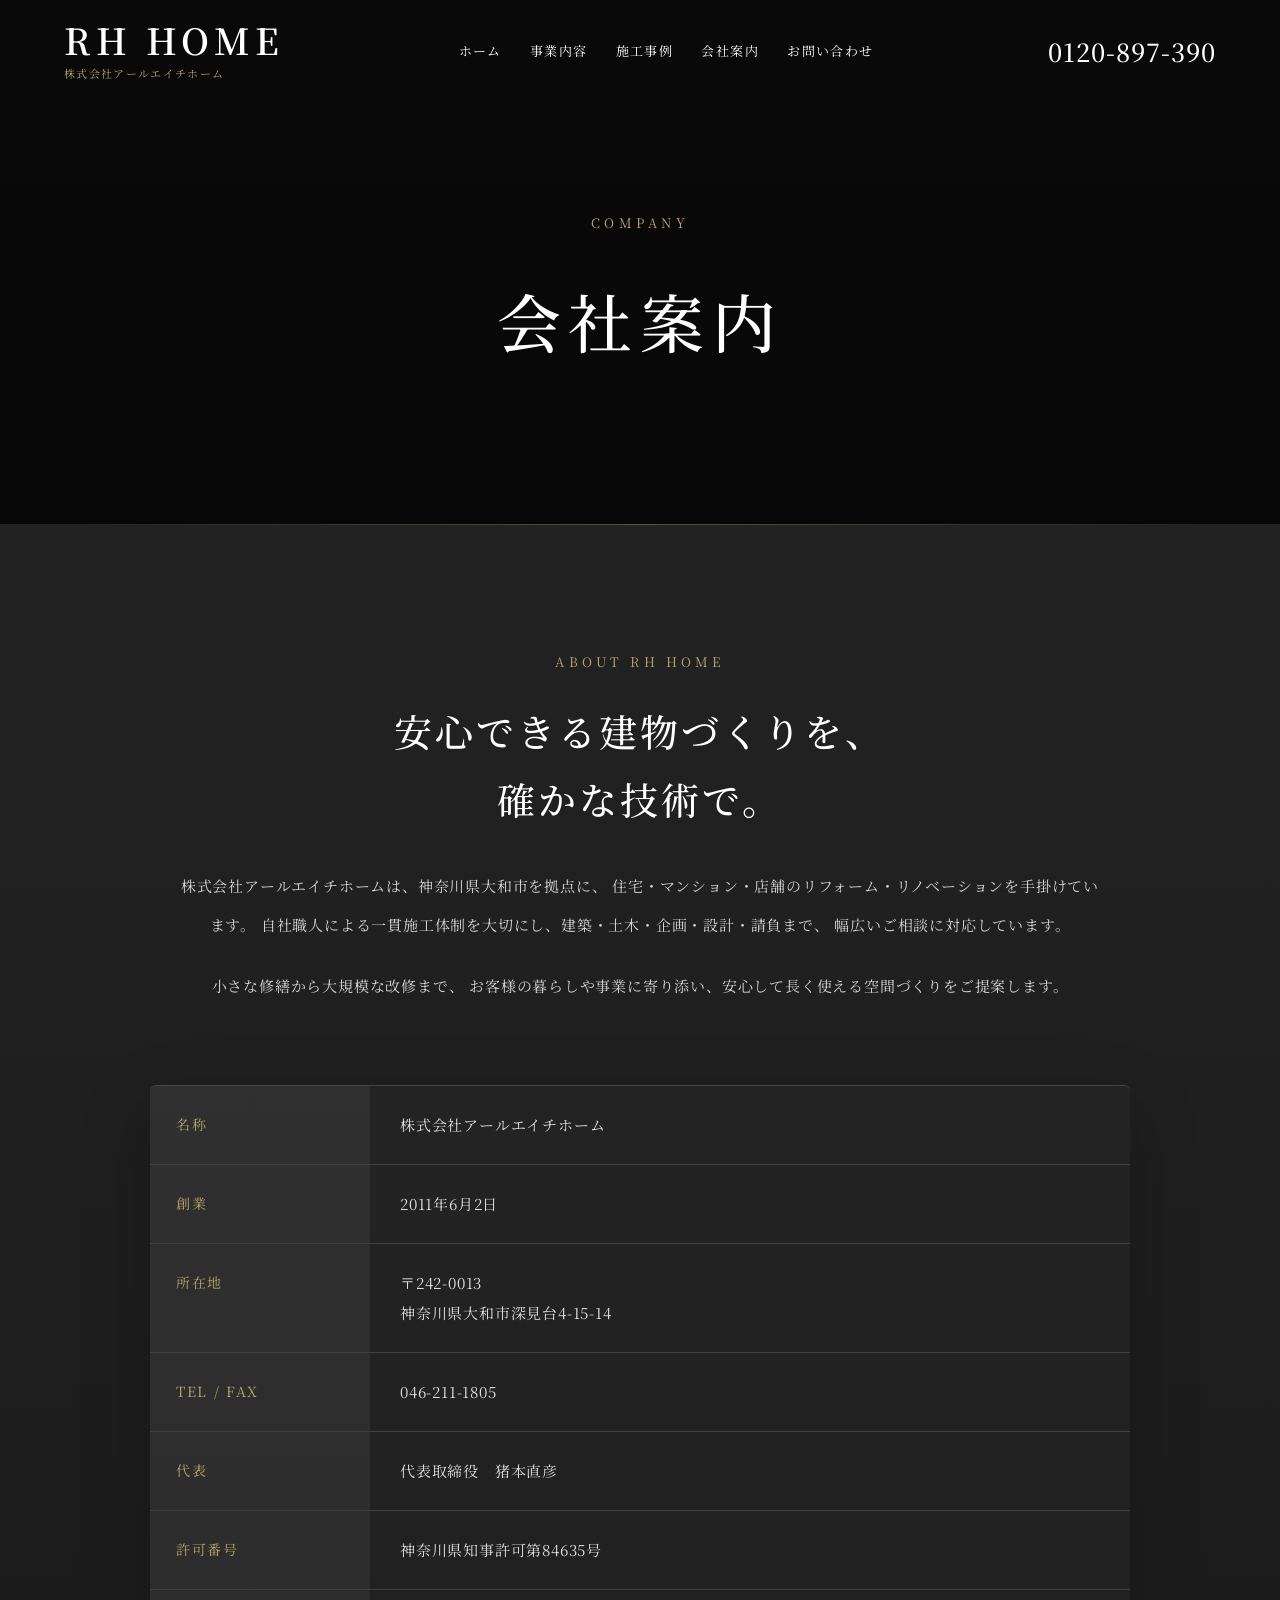
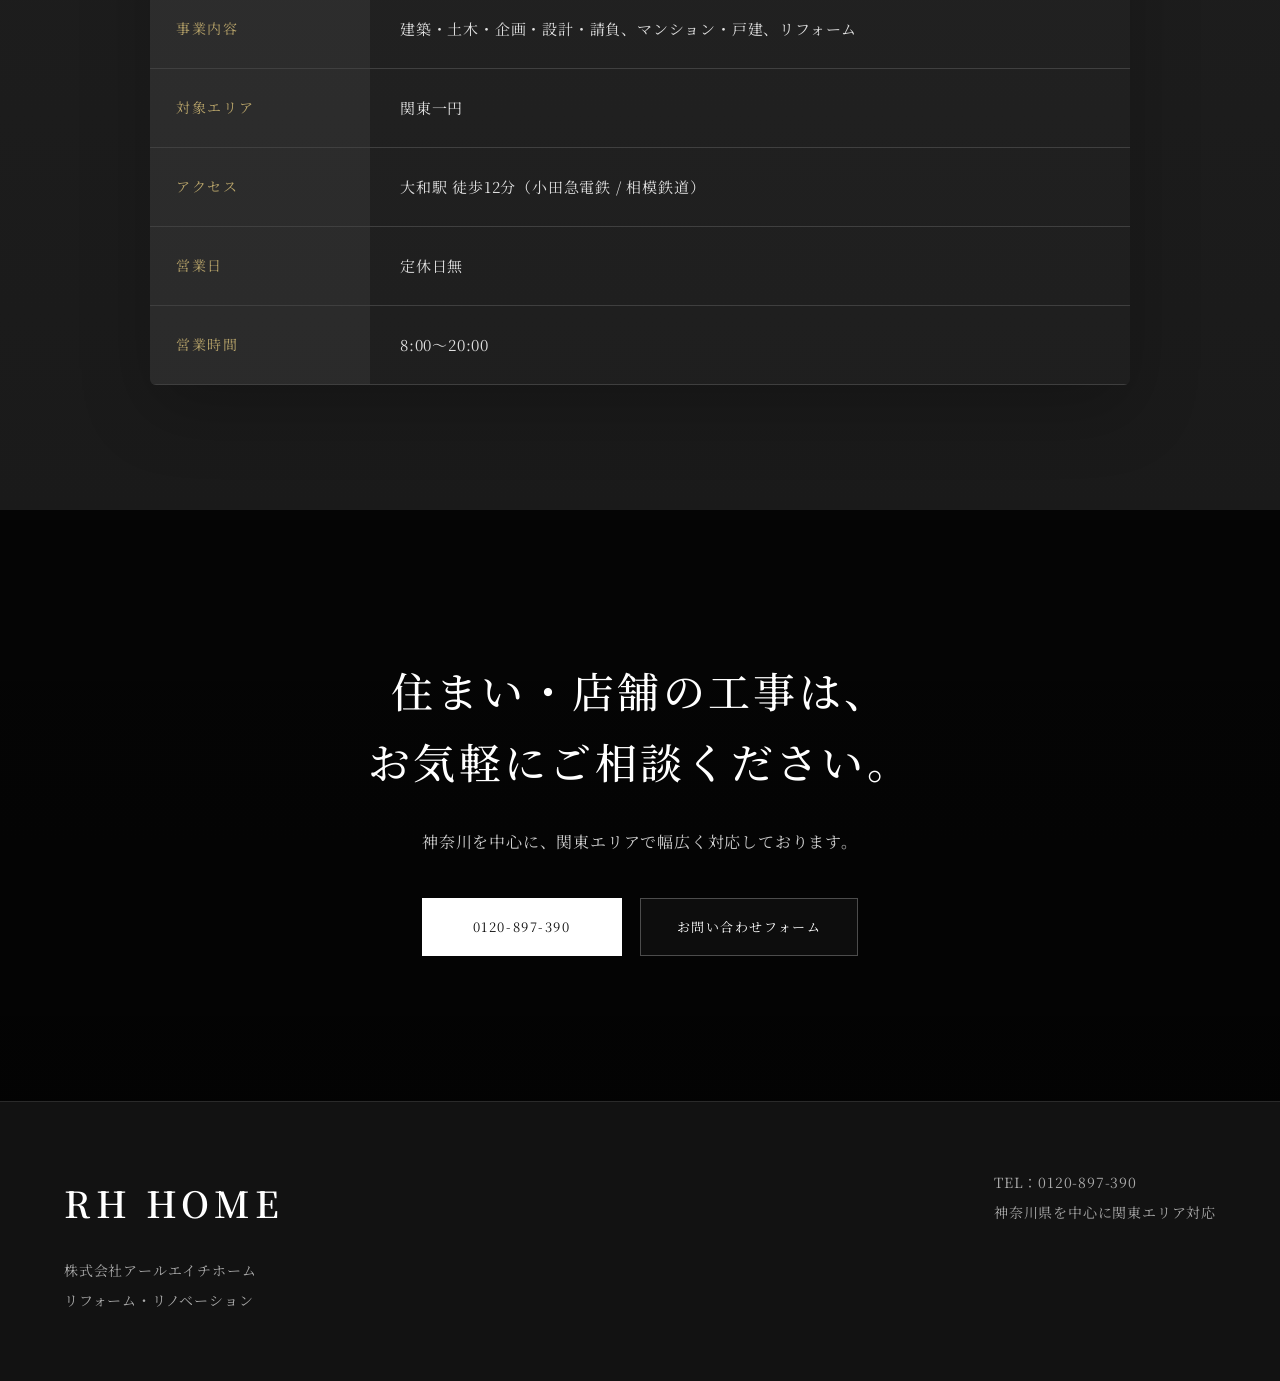
==== company.html @ 33341ef1 "Update company.html" ====
<!DOCTYPE html>
<html lang="ja">
<head>
<meta charset="UTF-8">
<meta name="viewport" content="width=device-width, initial-scale=1.0">
<title>会社概要｜株式会社アールエイチホーム</title>

<link href="https://fonts.googleapis.com/css2?family=Noto+Serif+JP:wght@300;400;500;600;700&display=swap" rel="stylesheet">
<link rel="stylesheet" href="style.css">
</head>

<body>

<header class="header">
<a href="index.html" class="logo">
RH HOME
<span>株式会社アールエイチホーム</span>
</a>

<nav class="nav">
<a href="index.html">ホーム</a>
<a href="service.html">事業内容</a>
<a href="works.html">施工事例</a>
<a href="company.html">会社案内</a>
<a href="contact.html">お問い合わせ</a>
</nav>

<div class="tel">0120-897-390</div>
</header>

<section class="page-hero company-hero">
<small>COMPANY</small>
<h1>会社案内</h1>
</section>

<section class="section company-section">

<div class="company-intro">
<small>ABOUT RH HOME</small>
<h2>安心できる建物づくりを、<br>確かな技術で。</h2>

<p>
株式会社アールエイチホームは、神奈川県大和市を拠点に、
住宅・マンション・店舗のリフォーム・リノベーションを手掛けています。
自社職人による一貫施工体制を大切にし、建築・土木・企画・設計・請負まで、
幅広いご相談に対応しています。
</p>

<p>
小さな修繕から大規模な改修まで、
お客様の暮らしや事業に寄り添い、安心して長く使える空間づくりをご提案します。
</p>
</div>

<div class="company-table">

<div class="company-row">
<div class="company-head">名称</div>
<div class="company-data">株式会社アールエイチホーム</div>
</div>

<div class="company-row">
<div class="company-head">創業</div>
<div class="company-data">2011年6月2日</div>
</div>

<div class="company-row">
<div class="company-head">所在地</div>
<div class="company-data">〒242-0013<br>神奈川県大和市深見台4-15-14</div>
</div>

<div class="company-row">
<div class="company-head">TEL / FAX</div>
<div class="company-data">046-211-1805</div>
</div>

<div class="company-row">
<div class="company-head">代表</div>
<div class="company-data">代表取締役　猪本直彦</div>
</div>

<div class="company-row">
<div class="company-head">許可番号</div>
<div class="company-data">神奈川県知事許可第84635号</div>
</div>

<div class="company-row">
<div class="company-head">事業内容</div>
<div class="company-data">
建築・土木・企画・設計・請負、マンション・戸建、リフォーム
</div>
</div>

<div class="company-row">
<div class="company-head">対象エリア</div>
<div class="company-data">関東一円</div>
</div>

<div class="company-row">
<div class="company-head">アクセス</div>
<div class="company-data">大和駅 徒歩12分（小田急電鉄 / 相模鉄道）</div>
</div>

<div class="company-row">
<div class="company-head">営業日</div>
<div class="company-data">定休日無</div>
</div>

<div class="company-row">
<div class="company-head">営業時間</div>
<div class="company-data">8:00〜20:00</div>
</div>

</div>

</section>

<section class="cta">
<h2>
住まい・店舗の工事は、<br>
お気軽にご相談ください。
</h2>

<p>神奈川を中心に、関東エリアで幅広く対応しております。</p>

<div class="buttons" style="justify-content:center;">
<a href="tel:0120897390" class="btn primary">0120-897-390</a>
<a href="contact.html" class="btn">お問い合わせフォーム</a>
</div>
</section>

<footer class="footer">
<div>
<div class="footer-logo">RH HOME</div>
<p>
株式会社アールエイチホーム<br>
リフォーム・リノベーション
</p>
</div>

<div>
<p>
TEL：0120-897-390<br>
神奈川県を中心に関東エリア対応
</p>
</div>
</footer>

</body>
</html>
---- style.css ----
*{
margin:0;
padding:0;
box-sizing:border-box;
}

html{
scroll-behavior:smooth;
overflow-x:hidden;
width:100%;
}

body{
font-family:"Noto Serif JP",serif;
background:#121212;
color:#fff;
line-height:2;
letter-spacing:.05em;
overflow-x:hidden;
width:100%;
max-width:100vw;
}

a{
text-decoration:none;
color:inherit;
}

img{
width:100%;
display:block;
object-fit:cover;
}

/* HEADER */

.header{
position:fixed;
top:0;
left:0;
width:100%;
z-index:999;
display:flex;
justify-content:space-between;
align-items:center;
padding:22px 5%;
background:transparent;
backdrop-filter:none;
color:#fff;
}

.logo{
font-size:36px;
font-weight:600;
letter-spacing:.14em;
line-height:1;
white-space:nowrap;
}

.logo span{
display:block;
font-size:11px;
font-weight:400;
color:#b8a46a;
margin-top:10px;
letter-spacing:.12em;
}

.nav{
display:flex;
gap:28px;
font-size:13px;
letter-spacing:.11em;
}

.nav a{
position:relative;
transition:.3s;
}

.nav a::after{
content:"";
position:absolute;
left:0;
bottom:-8px;
width:0;
height:1px;
background:#b8a46a;
transition:.3s;
}

.nav a:hover{
color:#b8a46a;
}

.nav a:hover::after{
width:100%;
}

.tel{
font-size:25px;
font-weight:500;
letter-spacing:.04em;
white-space:nowrap;
}

/* HERO */

.hero{
min-height:100vh;
position:relative;
display:flex;
align-items:center;
padding:140px 5% 80px;
overflow:hidden;
color:#fff;
}

.hero::before{
content:"";
position:absolute;
inset:0;
background:
linear-gradient(
90deg,
rgba(0,0,0,.82) 0%,
rgba(0,0,0,.62) 32%,
rgba(0,0,0,.32) 60%,
rgba(0,0,0,.12) 82%,
rgba(0,0,0,.02) 100%
),
url("main.jpg") center/cover no-repeat;
transform:scale(1.04);
animation:zoom 13s ease-in-out infinite alternate;
}

@keyframes zoom{
from{transform:scale(1.04);}
to{transform:scale(1.1);}
}

.hero-inner{
position:relative;
z-index:2;
max-width:720px;
}

.hero-sub{
font-size:14px;
color:#e0e0e0;
letter-spacing:.14em;
margin-bottom:28px;
}

.hero-line{
width:90px;
height:1px;
background:rgba(255,255,255,.72);
margin-bottom:38px;
}

.hero h1{
font-size:clamp(34px,4.2vw,60px);
font-weight:500;
line-height:1.55;
letter-spacing:.03em;
margin-bottom:34px;
}

.hero p{
font-size:16px;
color:#d8d8d8;
line-height:2.3;
margin-bottom:48px;
}

/* PAGE HERO */

.page-hero{
padding:210px 5% 140px;
text-align:center;
position:relative;
color:#fff;
overflow:hidden;
}

.page-hero::before{
content:"";
position:absolute;
inset:0;
background:
linear-gradient(rgba(0,0,0,.48),rgba(0,0,0,.62)),
url("service-hero.jpg") center/cover no-repeat;
z-index:-1;
}

.company-hero::before{
background:
linear-gradient(rgba(0,0,0,.48),rgba(0,0,0,.62)),
url("company-hero.jpg") center/cover no-repeat;
}

.page-hero small{
display:block;
font-size:13px;
letter-spacing:.35em;
color:#b8a46a;
margin-bottom:20px;
}

.page-hero h1{
font-size:64px;
font-weight:500;
letter-spacing:.12em;
}

/* BUTTON */

.buttons{
display:flex;
gap:18px;
flex-wrap:wrap;
}

.btn{
display:inline-flex;
align-items:center;
justify-content:center;
padding:15px 36px;
border:1px solid rgba(255,255,255,.26);
background:rgba(255,255,255,.035);
font-size:13px;
letter-spacing:.12em;
transition:.35s;
min-width:200px;
color:#fff;
}

.btn.primary{
background:#fff;
color:#111;
border-color:#fff;
}

.btn:hover{
background:#b8a46a;
color:#111;
border-color:#b8a46a;
transform:translateY(-2px);
}

/* SECTION */

.section{
position:relative;
padding:125px 5%;
background:linear-gradient(180deg,#1c1c1c,#171717);
}

.section::before{
content:"";
position:absolute;
top:0;
left:5%;
right:5%;
height:1px;
background:linear-gradient(90deg,transparent,rgba(184,164,106,.35),transparent);
}

.works-section{
background:linear-gradient(180deg,#242424,#181818);
overflow:hidden;
}

.section-title{
text-align:center;
margin-bottom:78px;
}

.section-title small{
display:block;
font-size:13px;
letter-spacing:.32em;
color:#b8a46a;
margin-bottom:16px;
}

.section-title h2{
font-size:38px;
font-weight:500;
letter-spacing:.12em;
}

/* STRENGTH */

.grid-4{
display:grid;
grid-template-columns:repeat(4,1fr);
gap:26px;
}

.card{
background:linear-gradient(145deg,#2c2c2c,#181818);
border:1px solid rgba(255,255,255,.11);
padding:0 0 36px;
transition:.4s;
overflow:hidden;
box-shadow:0 24px 70px rgba(0,0,0,.32);
border-radius:6px;
}

.card:hover{
transform:translateY(-8px);
border-color:rgba(184,164,106,.75);
}

.card img{
height:220px;
margin-bottom:28px;
filter:brightness(.94);
transition:1s;
}

.card:hover img{
filter:brightness(1);
transform:scale(1.04);
}

.card h3{
font-size:21px;
font-weight:500;
margin:0 28px 16px;
}

.card p{
font-size:14px;
color:#d4d4d4;
line-height:2.1;
margin:0 28px;
}

/* SERVICE */

.service-list{
display:flex;
flex-direction:column;
gap:96px;
}

.service-row{
display:grid;
grid-template-columns:1fr 1fr;
gap:64px;
align-items:center;
}

.service-row.reverse .service-image{
order:2;
}

.service-row.reverse .service-text{
order:1;
padding-left:80px;
}

.service-image{
overflow:hidden;
height:285px;
background:#111;
border:1px solid rgba(255,255,255,.1);
border-radius:6px;
box-shadow:0 24px 70px rgba(0,0,0,.28);
}

.service-image img{
width:100%;
height:100%;
transition:1s;
filter:brightness(.94);
}

.service-row:hover .service-image img{
transform:scale(1.05);
filter:brightness(1);
}

.service-text h3{
font-size:34px;
font-weight:500;
margin-bottom:22px;
letter-spacing:.05em;
}

.service-text p{
font-size:15px;
line-height:2.4;
color:#d4d4d4;
}

/* CONCEPT */

.concept-section{
position:relative;
padding:135px 5%;
background:linear-gradient(180deg,#181818,#202020);
text-align:center;
}

.concept-section::before{
content:"";
position:absolute;
top:0;
left:5%;
right:5%;
height:1px;
background:linear-gradient(90deg,transparent,rgba(184,164,106,.35),transparent);
}

.concept-inner{
max-width:920px;
margin:0 auto;
}

.concept-inner small{
display:block;
font-size:13px;
letter-spacing:.32em;
color:#b8a46a;
margin-bottom:22px;
}

.concept-inner h2{
font-size:38px;
font-weight:500;
letter-spacing:.08em;
line-height:1.8;
margin-bottom:34px;
}

.concept-inner p{
font-size:15px;
color:#d4d4d4;
line-height:2.65;
margin-bottom:28px;
}

/* WORKS */

.works-slider{
overflow-x:auto;
padding-bottom:12px;
}

.works-slider::-webkit-scrollbar{
height:6px;
}

.works-slider::-webkit-scrollbar-thumb{
background:rgba(255,255,255,.25);
border-radius:10px;
}

.works-track{
display:flex;
gap:28px;
width:max-content;
animation:worksScroll 45s linear infinite;
}

.works-slider:hover .works-track{
animation-play-state:paused;
}

@keyframes worksScroll{
0%{
transform:translateX(0);
}
100%{
transform:translateX(-45%);
}
}

.works-slide{
width:420px;
background:linear-gradient(145deg,#303030,#1c1c1c);
border:1px solid rgba(255,255,255,.12);
overflow:hidden;
box-shadow:0 22px 65px rgba(0,0,0,.3);
flex-shrink:0;
border-radius:6px;
}

.works-slide img{
height:300px;
transition:1s;
filter:brightness(.9);
}

.works-slide:hover img{
transform:scale(1.06);
filter:brightness(1);
}

.works-slide h3{
font-size:21px;
font-weight:500;
margin:24px 24px 10px;
}

.works-slide p{
font-size:14px;
color:#d4d4d4;
line-height:2;
margin:0 24px 28px;
}

/* SERVICE PAGE */

.service-intro{
max-width:1200px;
margin:0 auto 80px;
text-align:center;
}

.service-intro h2{
font-size:28px;
font-weight:500;
letter-spacing:.03em;
line-height:1.8;
margin-bottom:28px;
}

.service-intro p{
font-size:15px;
color:#d4d4d4;
line-height:2.5;
}

.service-menu{
display:grid;
grid-template-columns:repeat(3,1fr);
gap:26px;
}

.service-menu-box{
background:linear-gradient(145deg,#303030,#202020);
border:1px solid rgba(255,255,255,.13);
padding:34px 30px;
box-shadow:0 22px 60px rgba(0,0,0,.24);
border-radius:6px;
}

.service-menu-box h3{
font-size:22px;
font-weight:500;
letter-spacing:.08em;
margin-bottom:22px;
padding-bottom:16px;
border-bottom:1px solid rgba(184,164,106,.32);
}

.service-menu-box ul{
list-style:none;
}

.service-menu-box li{
font-size:14px;
color:#d6d6d6;
line-height:2.2;
border-bottom:1px solid rgba(255,255,255,.06);
padding:4px 0;
}

.service-note{
max-width:860px;
margin:70px auto 0;
text-align:center;
border:1px solid rgba(255,255,255,.14);
padding:34px;
background:#202020;
border-radius:6px;
}

.service-note p{
font-size:15px;
color:#ddd;
line-height:2.4;
}

/* COMPANY PAGE */

.company-section{
background:linear-gradient(180deg,#222,#1a1a1a);
}

.company-intro{
max-width:920px;
margin:0 auto 80px;
text-align:center;
}

.company-intro small{
display:block;
font-size:13px;
letter-spacing:.32em;
color:#b8a46a;
margin-bottom:22px;
}

.company-intro h2{
font-size:38px;
font-weight:500;
letter-spacing:.08em;
line-height:1.8;
margin-bottom:32px;
}

.company-intro p{
font-size:15px;
color:#d4d4d4;
line-height:2.6;
margin-bottom:22px;
}

.company-table{
max-width:980px;
margin:0 auto;
border-top:1px solid rgba(255,255,255,.16);
background:rgba(255,255,255,.02);
border-radius:6px;
overflow:hidden;
box-shadow:0 24px 70px rgba(0,0,0,.22);
}

.company-row{
display:grid;
grid-template-columns:220px 1fr;
border-bottom:1px solid rgba(255,255,255,.14);
}

.company-head{
padding:24px 26px;
color:#b8a46a;
font-size:14px;
letter-spacing:.12em;
background:rgba(255,255,255,.055);
}

.company-data{
padding:24px 30px;
color:#e0e0e0;
font-size:15px;
line-height:2;
}

/* CTA */

.cta{
padding:145px 5%;
text-align:center;
background:
linear-gradient(rgba(0,0,0,.72),rgba(0,0,0,.82)),
url("room.jpg") center/cover no-repeat;
}

.cta h2{
font-size:42px;
font-weight:500;
line-height:1.7;
letter-spacing:.08em;
margin-bottom:28px;
}

.cta p{
font-size:16px;
color:#d0d0d0;
margin-bottom:40px;
}

/* FOOTER */

.footer{
padding:65px 5%;
background:#121212;
border-top:1px solid rgba(255,255,255,.1);
display:flex;
justify-content:space-between;
gap:40px;
}

.footer-logo{
font-size:36px;
font-weight:600;
letter-spacing:.14em;
margin-bottom:16px;
}

.footer p{
font-size:14px;
color:#aaa;
line-height:2.2;
}

/* MOBILE */

@media(max-width:1100px){

.nav,
.tel{
display:none;
}

.logo{
font-size:28px;
}

.logo span{
font-size:9px;
}

.page-hero{
padding:170px 5% 100px;
}

.page-hero h1{
font-size:42px;
}

.hero{
padding:120px 5% 70px;
}

.hero h1{
font-size:29px;
}

.hero p{
font-size:13px;
}

.section{
padding:90px 5%;
}

.grid-4{
grid-template-columns:1fr;
}

.service-row{
grid-template-columns:1fr;
gap:30px;
}

.service-row.reverse .service-image,
.service-row.reverse .service-text{
order:initial;
padding-left:0;
}

.service-image{
height:220px;
}

.service-text h3{
font-size:24px;
}

.service-text p{
font-size:13px;
line-height:2.1;
}

.concept-section{
padding:90px 5%;
}

.concept-inner h2{
font-size:26px;
line-height:1.7;
}

.concept-inner p{
font-size:13px;
line-height:2.2;
}

.works-slide{
width:82vw;
}

.works-slide img{
height:220px;
}

.works-slide h3{
font-size:20px;
}

.works-slide p{
font-size:13px;
}

.service-menu{
grid-template-columns:1fr;
}

.service-menu-box{
padding:28px 22px;
}

.service-menu-box h3{
font-size:20px;
}

.company-intro h2{
font-size:26px;
line-height:1.7;
}

.company-intro p{
font-size:13px;
line-height:2.2;
}

.company-row{
grid-template-columns:1fr;
}

.company-head{
padding:18px 20px 8px;
background:transparent;
}

.company-data{
padding:0 20px 18px;
font-size:13px;
}

.cta{
padding:100px 5%;
}

.cta h2{
font-size:28px;
}

.footer{
flex-direction:column;
}

}
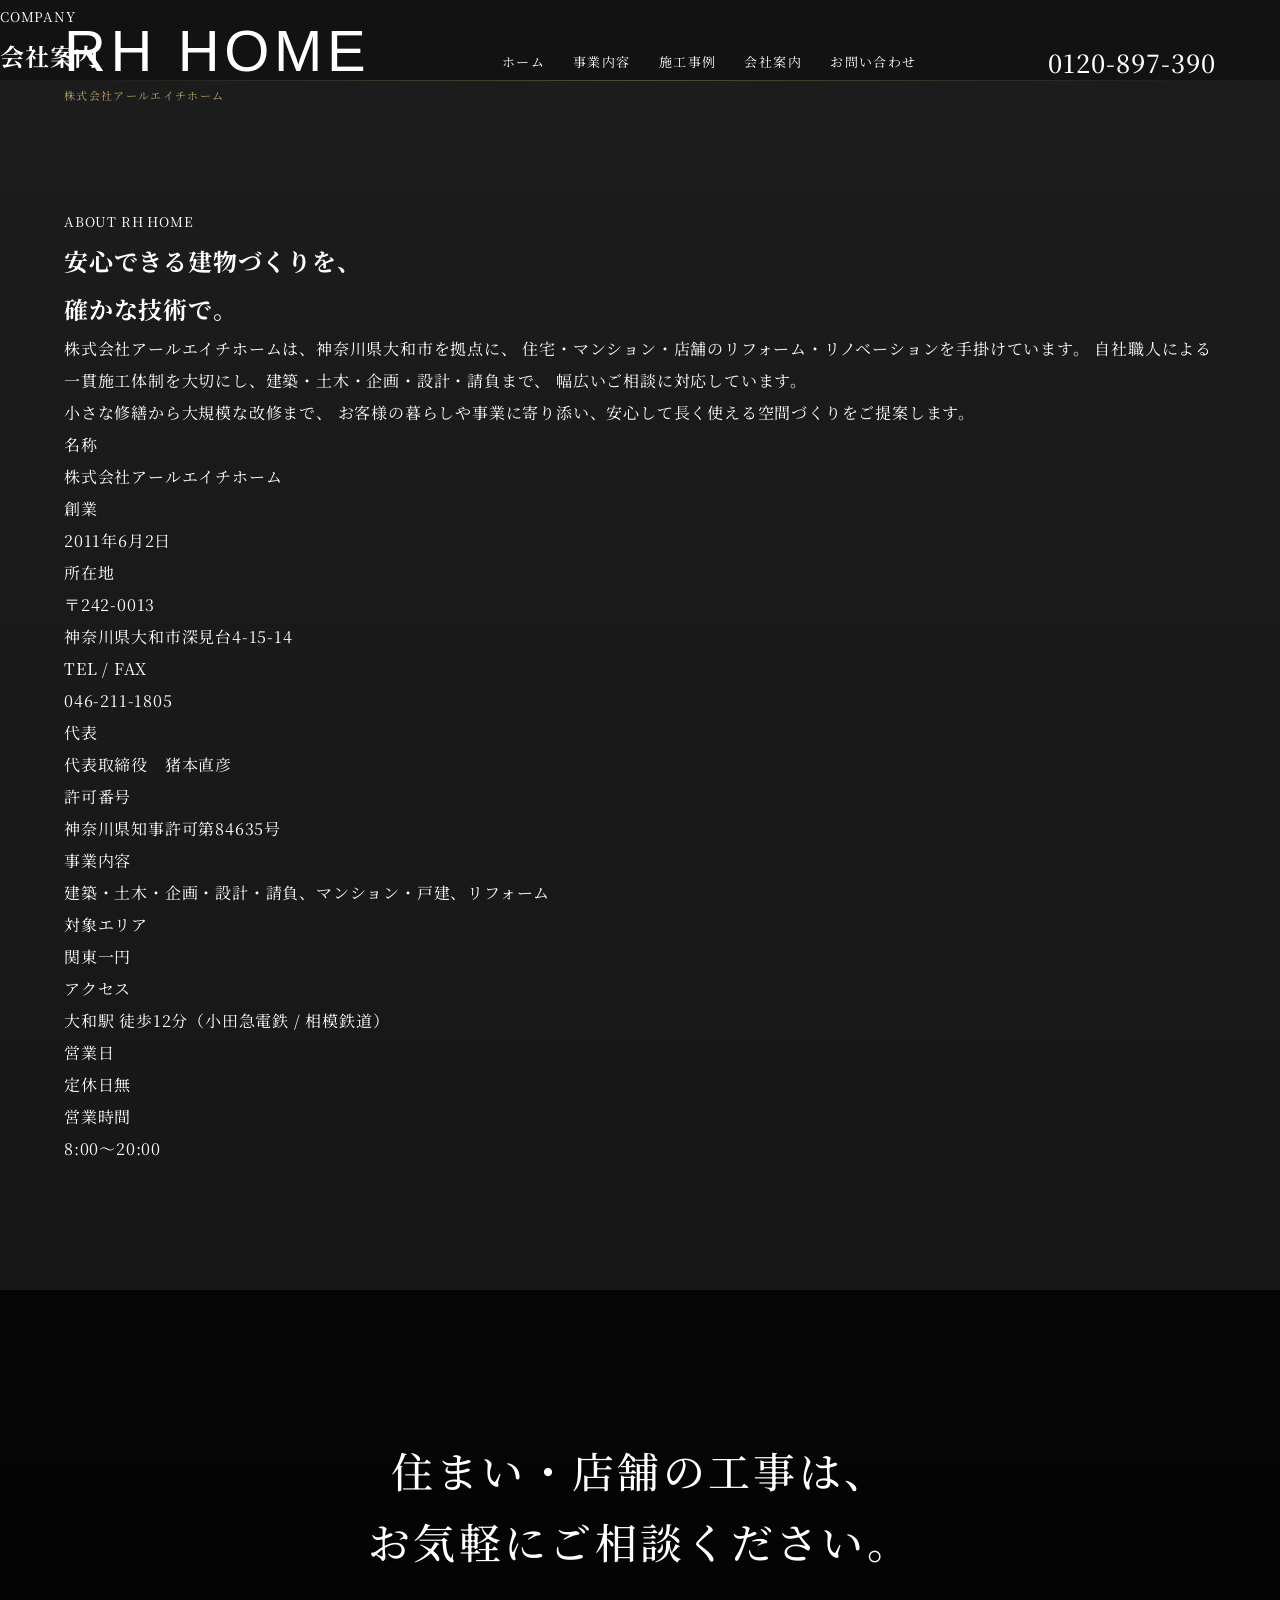
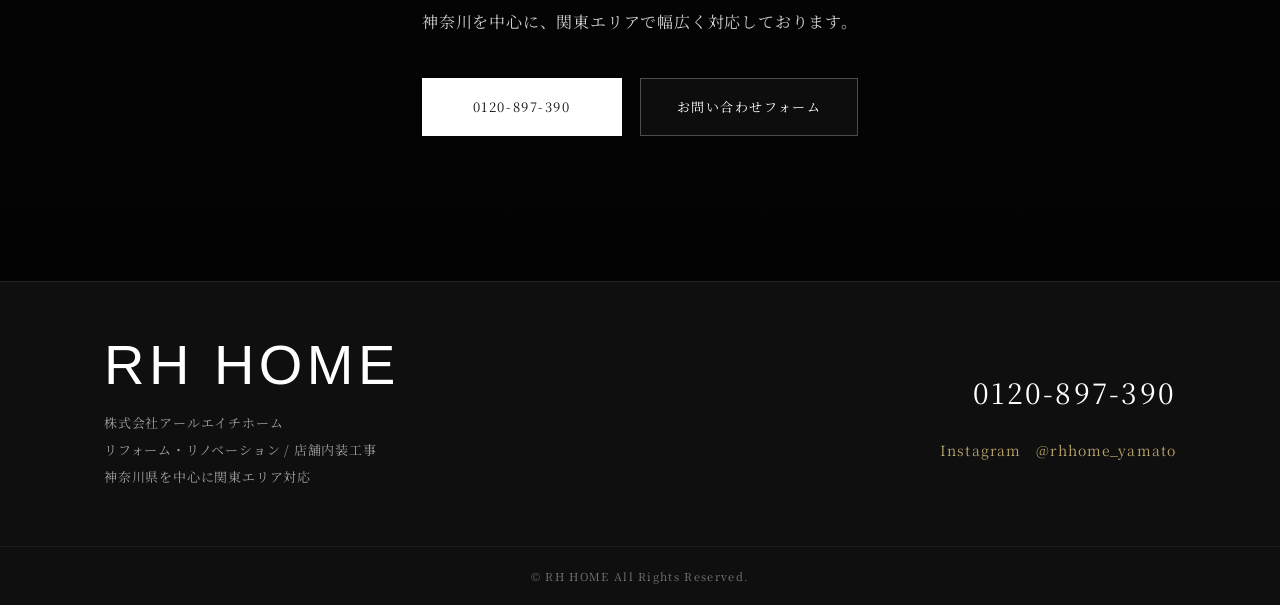
==== commit d4545f47: "Improve company page layout" ====
--- a/company.html
+++ b/company.html
@@ -130,20 +130,31 @@
 </section>
 
 <footer class="footer">
-<div>
+
+<div class="footer-inner">
+
+<div class="footer-brand">
 <div class="footer-logo">RH HOME</div>
 <p>
 株式会社アールエイチホーム<br>
-リフォーム・リノベーション
+リフォーム・リノベーション / 店舗内装工事<br>
+神奈川県を中心に関東エリア対応
 </p>
 </div>
 
-<div>
-<p>
-TEL：0120-897-390<br>
-神奈川県を中心に関東エリア対応
-</p>
+<div class="footer-contact">
+<a href="tel:0120897390" class="footer-tel">0120-897-390</a>
+<a href="https://www.instagram.com/rhhome_yamato/" target="_blank" class="footer-instagram">
+Instagram　@rhhome_yamato
+</a>
 </div>
+
+</div>
+
+<div class="footer-bottom">
+© RH HOME All Rights Reserved.
+</div>
+
 </footer>
 
 </body>
--- a/style.css
+++ b/style.css
@@ -32,7 +32,9 @@
 object-fit:cover;
 }
 
-/* HEADER */
+/* =========================
+HEADER
+========================= */
 
 .header{
 position:fixed;
@@ -45,20 +47,26 @@
 align-items:center;
 padding:22px 5%;
 background:transparent;
-backdrop-filter:none;
-color:#fff;
+color:#fff;
+transition:transform .35s ease, background .35s ease;
+}
+
+.header.hide{
+transform:translateY(-120%);
 }
 
 .logo{
-font-size:36px;
-font-weight:600;
-letter-spacing:.14em;
+font-family:"Bebas Neue",sans-serif;
+font-size:58px;
+font-weight:400;
+letter-spacing:.08em;
 line-height:1;
 white-space:nowrap;
 }
 
 .logo span{
 display:block;
+font-family:"Noto Serif JP",serif;
 font-size:11px;
 font-weight:400;
 color:#b8a46a;
@@ -104,7 +112,9 @@
 white-space:nowrap;
 }
 
-/* HERO */
+/* =========================
+HERO
+========================= */
 
 .hero{
 min-height:100vh;
@@ -174,47 +184,9 @@
 margin-bottom:48px;
 }
 
-/* PAGE HERO */
-
-.page-hero{
-padding:210px 5% 140px;
-text-align:center;
-position:relative;
-color:#fff;
-overflow:hidden;
-}
-
-.page-hero::before{
-content:"";
-position:absolute;
-inset:0;
-background:
-linear-gradient(rgba(0,0,0,.48),rgba(0,0,0,.62)),
-url("service-hero.jpg") center/cover no-repeat;
-z-index:-1;
-}
-
-.company-hero::before{
-background:
-linear-gradient(rgba(0,0,0,.48),rgba(0,0,0,.62)),
-url("company-hero.jpg") center/cover no-repeat;
-}
-
-.page-hero small{
-display:block;
-font-size:13px;
-letter-spacing:.35em;
-color:#b8a46a;
-margin-bottom:20px;
-}
-
-.page-hero h1{
-font-size:64px;
-font-weight:500;
-letter-spacing:.12em;
-}
-
-/* BUTTON */
+/* =========================
+BUTTON
+========================= */
 
 .buttons{
 display:flex;
@@ -234,6 +206,7 @@
 transition:.35s;
 min-width:200px;
 color:#fff;
+cursor:pointer;
 }
 
 .btn.primary{
@@ -249,12 +222,15 @@
 transform:translateY(-2px);
 }
 
-/* SECTION */
+/* =========================
+SECTION
+========================= */
 
 .section{
 position:relative;
 padding:125px 5%;
 background:linear-gradient(180deg,#1c1c1c,#171717);
+color:#fff;
 }
 
 .section::before{
@@ -267,11 +243,6 @@
 background:linear-gradient(90deg,transparent,rgba(184,164,106,.35),transparent);
 }
 
-.works-section{
-background:linear-gradient(180deg,#242424,#181818);
-overflow:hidden;
-}
-
 .section-title{
 text-align:center;
 margin-bottom:78px;
@@ -291,7 +262,9 @@
 letter-spacing:.12em;
 }
 
-/* STRENGTH */
+/* =========================
+CARD
+========================= */
 
 .grid-4{
 display:grid;
@@ -339,7 +312,9 @@
 margin:0 28px;
 }
 
-/* SERVICE */
+/* =========================
+SERVICE
+========================= */
 
 .service-list{
 display:flex;
@@ -397,13 +372,16 @@
 color:#d4d4d4;
 }
 
-/* CONCEPT */
+/* =========================
+CONCEPT
+========================= */
 
 .concept-section{
 position:relative;
 padding:135px 5%;
 background:linear-gradient(180deg,#181818,#202020);
 text-align:center;
+color:#fff;
 }
 
 .concept-section::before{
@@ -444,7 +422,14 @@
 margin-bottom:28px;
 }
 
-/* WORKS */
+/* =========================
+WORKS
+========================= */
+
+.works-section{
+background:linear-gradient(180deg,#242424,#181818);
+overflow:hidden;
+}
 
 .works-slider{
 overflow-x:auto;
@@ -514,146 +499,40 @@
 margin:0 24px 28px;
 }
 
-/* SERVICE PAGE */
-
-.service-intro{
-max-width:1200px;
-margin:0 auto 80px;
-text-align:center;
-}
-
-.service-intro h2{
-font-size:28px;
-font-weight:500;
-letter-spacing:.03em;
-line-height:1.8;
-margin-bottom:28px;
-}
-
-.service-intro p{
+/* =========================
+INSTAGRAM
+========================= */
+
+.instagram-text{
 font-size:15px;
 color:#d4d4d4;
-line-height:2.5;
-}
-
-.service-menu{
-display:grid;
-grid-template-columns:repeat(3,1fr);
-gap:26px;
-}
-
-.service-menu-box{
-background:linear-gradient(145deg,#303030,#202020);
-border:1px solid rgba(255,255,255,.13);
-padding:34px 30px;
-box-shadow:0 22px 60px rgba(0,0,0,.24);
-border-radius:6px;
-}
-
-.service-menu-box h3{
-font-size:22px;
-font-weight:500;
+line-height:2.2;
+margin-bottom:28px;
+letter-spacing:.05em;
+}
+
+.instagram-button{
+display:inline-flex;
+align-items:center;
+gap:12px;
+padding:16px 32px;
+border:1px solid #b8a46a;
+color:#fff;
+text-decoration:none;
+font-size:15px;
 letter-spacing:.08em;
-margin-bottom:22px;
-padding-bottom:16px;
-border-bottom:1px solid rgba(184,164,106,.32);
-}
-
-.service-menu-box ul{
-list-style:none;
-}
-
-.service-menu-box li{
-font-size:14px;
-color:#d6d6d6;
-line-height:2.2;
-border-bottom:1px solid rgba(255,255,255,.06);
-padding:4px 0;
-}
-
-.service-note{
-max-width:860px;
-margin:70px auto 0;
-text-align:center;
-border:1px solid rgba(255,255,255,.14);
-padding:34px;
-background:#202020;
-border-radius:6px;
-}
-
-.service-note p{
-font-size:15px;
-color:#ddd;
-line-height:2.4;
-}
-
-/* COMPANY PAGE */
-
-.company-section{
-background:linear-gradient(180deg,#222,#1a1a1a);
-}
-
-.company-intro{
-max-width:920px;
-margin:0 auto 80px;
-text-align:center;
-}
-
-.company-intro small{
-display:block;
-font-size:13px;
-letter-spacing:.32em;
-color:#b8a46a;
-margin-bottom:22px;
-}
-
-.company-intro h2{
-font-size:38px;
-font-weight:500;
-letter-spacing:.08em;
-line-height:1.8;
-margin-bottom:32px;
-}
-
-.company-intro p{
-font-size:15px;
-color:#d4d4d4;
-line-height:2.6;
-margin-bottom:22px;
-}
-
-.company-table{
-max-width:980px;
-margin:0 auto;
-border-top:1px solid rgba(255,255,255,.16);
-background:rgba(255,255,255,.02);
-border-radius:6px;
-overflow:hidden;
-box-shadow:0 24px 70px rgba(0,0,0,.22);
-}
-
-.company-row{
-display:grid;
-grid-template-columns:220px 1fr;
-border-bottom:1px solid rgba(255,255,255,.14);
-}
-
-.company-head{
-padding:24px 26px;
-color:#b8a46a;
-font-size:14px;
-letter-spacing:.12em;
-background:rgba(255,255,255,.055);
-}
-
-.company-data{
-padding:24px 30px;
-color:#e0e0e0;
-font-size:15px;
-line-height:2;
-}
-
-/* CTA */
+transition:.3s;
+}
+
+.instagram-button:hover{
+background:#b8a46a;
+color:#111;
+transform:translateY(-2px);
+}
+
+/* =========================
+CTA
+========================= */
 
 .cta{
 padding:145px 5%;
@@ -661,6 +540,7 @@
 background:
 linear-gradient(rgba(0,0,0,.72),rgba(0,0,0,.82)),
 url("room.jpg") center/cover no-repeat;
+color:#fff;
 }
 
 .cta h2{
@@ -677,31 +557,89 @@
 margin-bottom:40px;
 }
 
-/* FOOTER */
+.cta .buttons{
+justify-content:center;
+}
+
+/* =========================
+FOOTER
+========================= */
 
 .footer{
-padding:65px 5%;
-background:#121212;
-border-top:1px solid rgba(255,255,255,.1);
+background:#0f0f0f;
+border-top:1px solid rgba(255,255,255,.08);
+color:#fff;
+}
+
+.footer-inner{
+max-width:1200px;
+margin:0 auto;
+padding:55px 5%;
 display:flex;
 justify-content:space-between;
+align-items:center;
 gap:40px;
 }
 
 .footer-logo{
-font-size:36px;
-font-weight:600;
-letter-spacing:.14em;
+font-family:"Bebas Neue",sans-serif;
+font-size:56px;
+font-weight:400;
+letter-spacing:.08em;
 margin-bottom:16px;
-}
-
-.footer p{
+line-height:1;
+}
+
+.footer-brand p{
+font-size:13px;
+line-height:2.1;
+color:#9f9f9f;
+}
+
+.footer-contact{
+display:flex;
+flex-direction:column;
+align-items:flex-end;
+gap:16px;
+}
+
+.footer-tel{
+font-size:28px;
+letter-spacing:.08em;
+color:#fff;
+text-decoration:none;
+transition:.3s;
+}
+
+.footer-tel:hover{
+opacity:.7;
+}
+
+.footer-instagram{
 font-size:14px;
-color:#aaa;
-line-height:2.2;
-}
-
-/* MOBILE */
+letter-spacing:.08em;
+color:#b8a46a;
+text-decoration:none;
+transition:.3s;
+}
+
+.footer-instagram:hover{
+opacity:.7;
+}
+
+.footer-bottom{
+border-top:1px solid rgba(255,255,255,.06);
+padding:18px 5%;
+text-align:center;
+font-size:11px;
+letter-spacing:.12em;
+color:#777;
+background:#0f0f0f;
+}
+
+/* =========================
+MOBILE
+========================= */
 
 @media(max-width:1100px){
 
@@ -710,20 +648,16 @@
 display:none;
 }
 
+.header{
+padding:18px 5%;
+}
+
 .logo{
-font-size:28px;
+font-size:42px;
 }
 
 .logo span{
 font-size:9px;
-}
-
-.page-hero{
-padding:170px 5% 100px;
-}
-
-.page-hero h1{
-font-size:42px;
 }
 
 .hero{
@@ -800,42 +734,6 @@
 font-size:13px;
 }
 
-.service-menu{
-grid-template-columns:1fr;
-}
-
-.service-menu-box{
-padding:28px 22px;
-}
-
-.service-menu-box h3{
-font-size:20px;
-}
-
-.company-intro h2{
-font-size:26px;
-line-height:1.7;
-}
-
-.company-intro p{
-font-size:13px;
-line-height:2.2;
-}
-
-.company-row{
-grid-template-columns:1fr;
-}
-
-.company-head{
-padding:18px 20px 8px;
-background:transparent;
-}
-
-.company-data{
-padding:0 20px 18px;
-font-size:13px;
-}
-
 .cta{
 padding:100px 5%;
 }
@@ -844,8 +742,23 @@
 font-size:28px;
 }
 
-.footer{
+.footer-inner{
 flex-direction:column;
-}
-
-}
+align-items:flex-start;
+padding:45px 5%;
+gap:30px;
+}
+
+.footer-contact{
+align-items:flex-start;
+}
+
+.footer-logo{
+font-size:42px;
+}
+
+.footer-tel{
+font-size:24px;
+}
+
+}
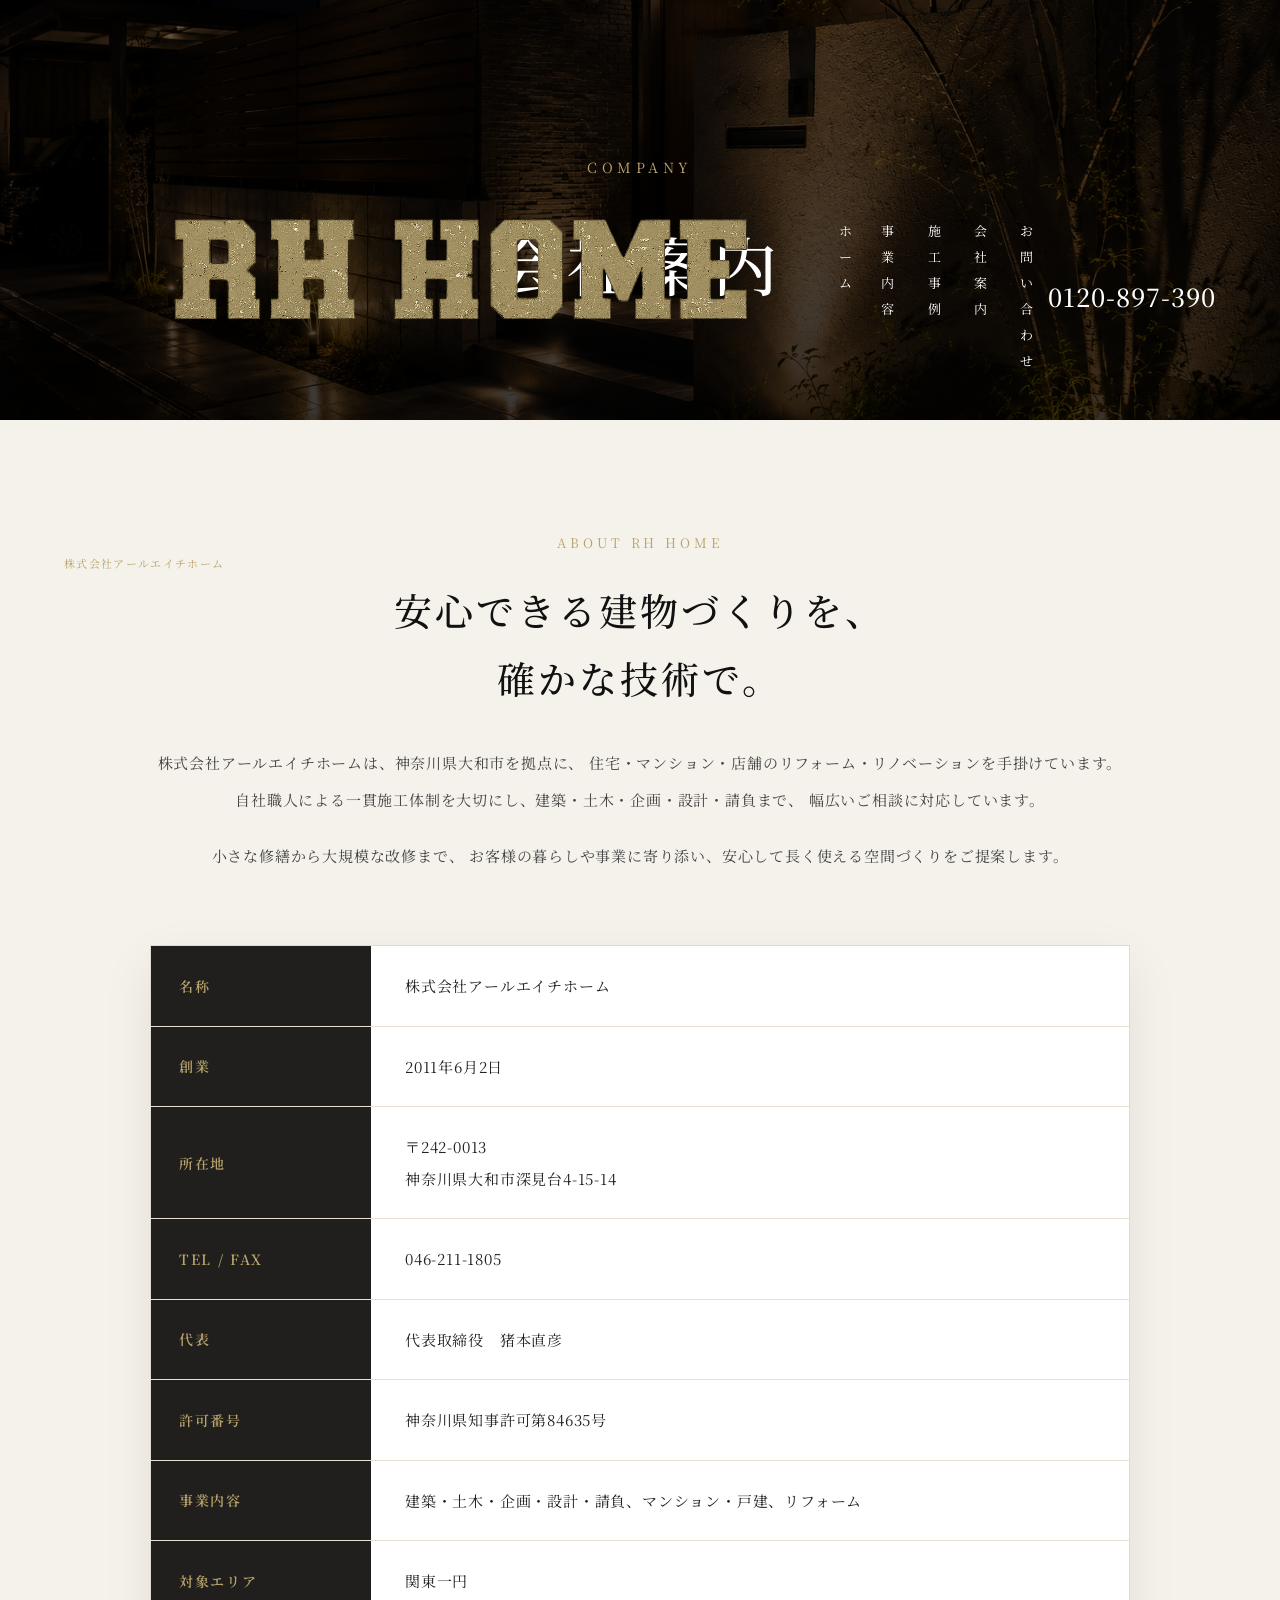
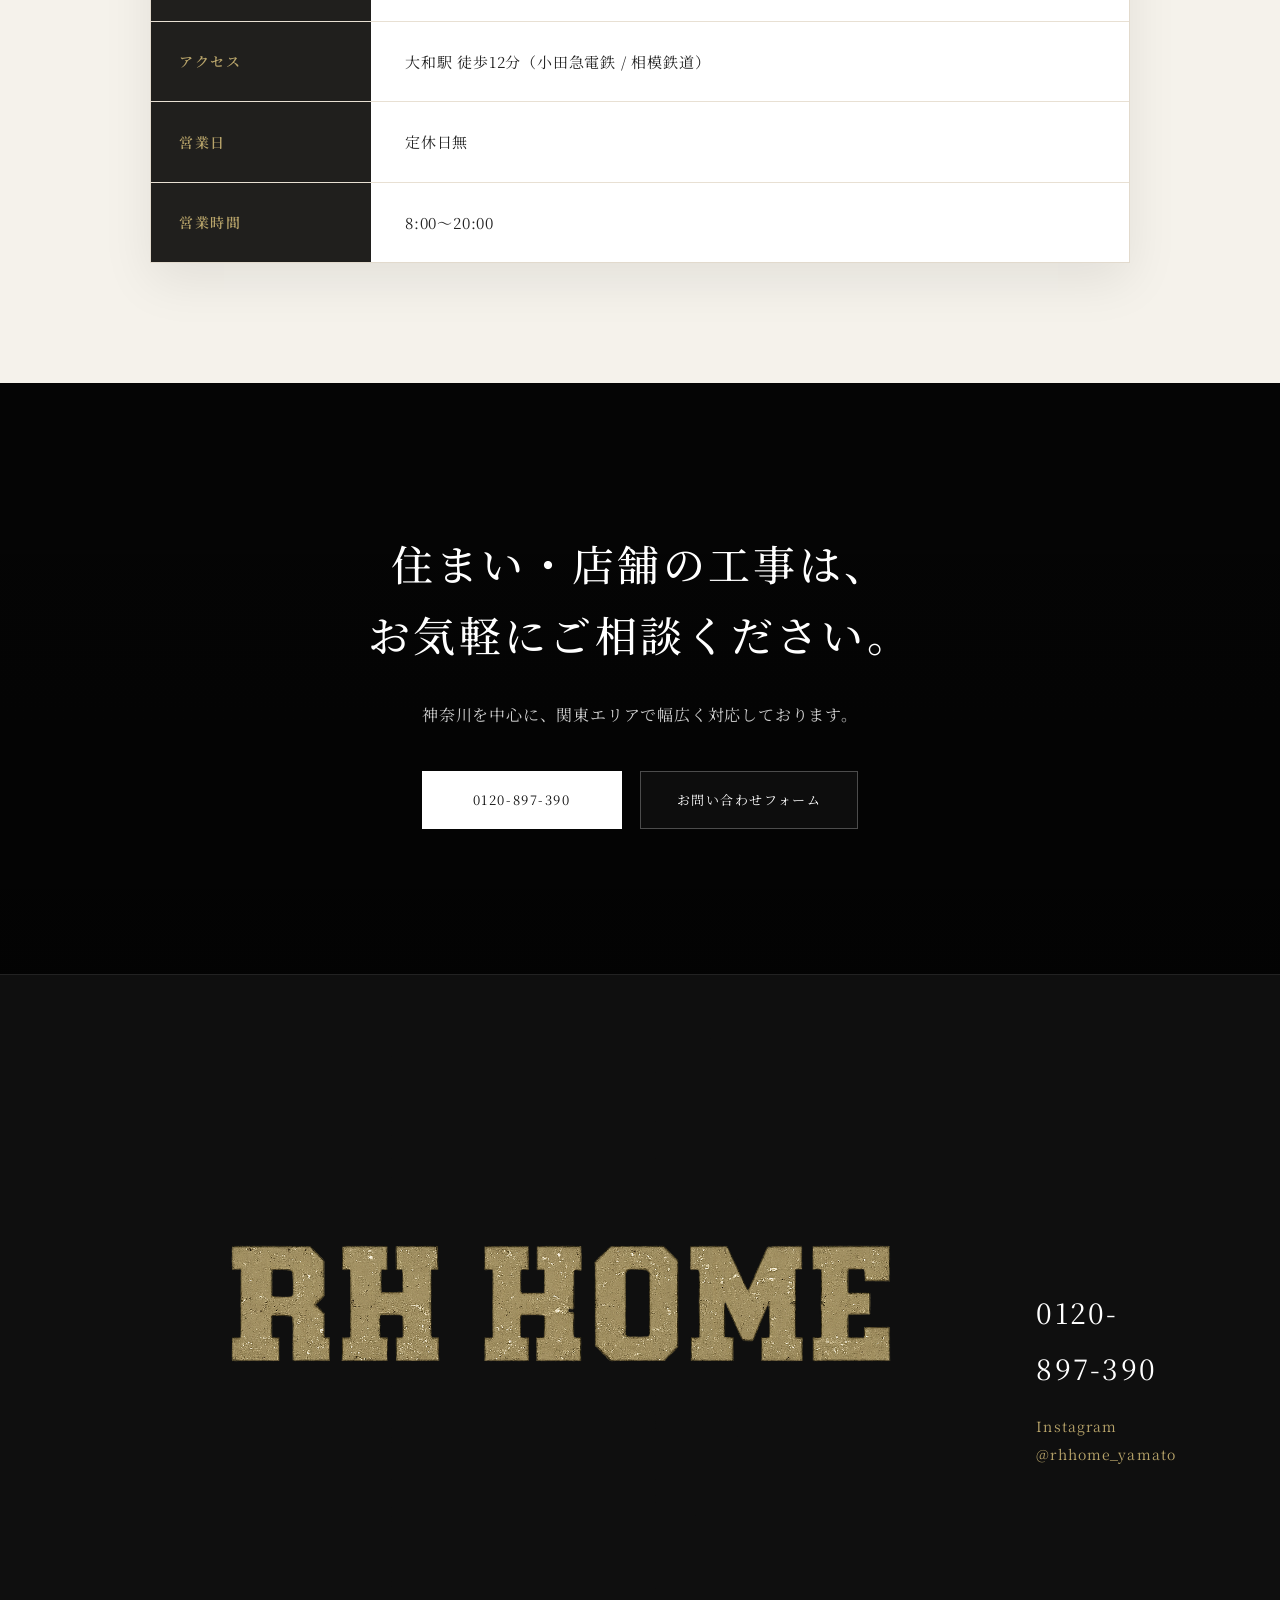
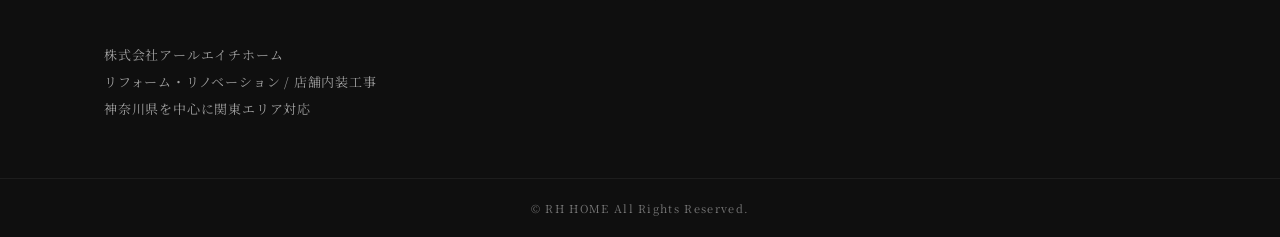
==== commit 7e470130: "Use image logo in company page" ====
--- a/company.html
+++ b/company.html
@@ -13,7 +13,7 @@
 
 <header class="header">
 <a href="index.html" class="logo">
-RH HOME
+<span class="logo-image-crop"><img src="rh-logo.png" alt="RH HOME" class="logo-mark"></span>
 <span>株式会社アールエイチホーム</span>
 </a>
 
@@ -134,7 +134,7 @@
 <div class="footer-inner">
 
 <div class="footer-brand">
-<div class="footer-logo">RH HOME</div>
+<div class="footer-logo"><img src="rh-logo.png" alt="RH HOME" class="logo-mark"></div>
 <p>
 株式会社アールエイチホーム<br>
 リフォーム・リノベーション / 店舗内装工事<br>
--- a/style.css
+++ b/style.css
@@ -373,6 +373,139 @@
 }
 
 /* =========================
+PAGE HERO
+========================= */
+
+.page-hero{
+min-height:420px;
+position:relative;
+display:flex;
+flex-direction:column;
+align-items:center;
+justify-content:center;
+text-align:center;
+padding:140px 5% 80px;
+overflow:hidden;
+color:#fff;
+}
+
+.page-hero::before{
+content:"";
+position:absolute;
+inset:0;
+background:
+linear-gradient(rgba(0,0,0,.62),rgba(0,0,0,.76)),
+url("main.jpg") center/cover no-repeat;
+transform:scale(1.04);
+}
+
+.company-hero::before{
+background:
+linear-gradient(rgba(0,0,0,.58),rgba(0,0,0,.78)),
+url("exterior.jpg") center/cover no-repeat;
+}
+
+.page-hero small,
+.page-hero h1{
+position:relative;
+z-index:1;
+}
+
+.page-hero small{
+display:block;
+font-size:14px;
+letter-spacing:.32em;
+color:#b8a46a;
+margin-bottom:18px;
+}
+
+.page-hero h1{
+font-size:clamp(38px,5vw,64px);
+font-weight:500;
+letter-spacing:.14em;
+}
+
+/* =========================
+COMPANY
+========================= */
+
+.company-section{
+background:#f5f2eb;
+color:#111;
+padding:110px 5% 120px;
+}
+
+.company-section::before{
+display:none;
+}
+
+.company-intro{
+max-width:980px;
+margin:0 auto 70px;
+text-align:center;
+}
+
+.company-intro small{
+display:block;
+font-size:13px;
+letter-spacing:.3em;
+color:#b8a46a;
+margin-bottom:20px;
+}
+
+.company-intro h2{
+font-size:38px;
+font-weight:500;
+line-height:1.8;
+letter-spacing:.08em;
+margin-bottom:32px;
+}
+
+.company-intro p{
+font-size:15px;
+line-height:2.45;
+color:#444;
+margin-bottom:20px;
+}
+
+.company-table{
+max-width:980px;
+margin:0 auto;
+background:#fff;
+border:1px solid #e2dacd;
+box-shadow:0 18px 48px rgba(0,0,0,.08);
+}
+
+.company-row{
+display:grid;
+grid-template-columns:220px 1fr;
+border-bottom:1px solid #e8e0d3;
+}
+
+.company-row:last-child{
+border-bottom:none;
+}
+
+.company-head{
+display:flex;
+align-items:center;
+padding:24px 28px;
+background:#201f1d;
+color:#b8a46a;
+font-size:14px;
+font-weight:600;
+letter-spacing:.12em;
+}
+
+.company-data{
+padding:24px 34px;
+font-size:15px;
+line-height:2.1;
+color:#222;
+background:#fff;
+}
+
+/* =========================
 CONCEPT
 ========================= */
 
@@ -704,6 +837,52 @@
 line-height:2.1;
 }
 
+.page-hero{
+min-height:330px;
+padding:120px 5% 65px;
+}
+
+.page-hero h1{
+font-size:38px;
+}
+
+.company-section{
+padding:80px 5% 90px;
+}
+
+.company-intro{
+text-align:left;
+margin-bottom:46px;
+}
+
+.company-intro h2{
+font-size:26px;
+line-height:1.75;
+}
+
+.company-intro p{
+font-size:13px;
+line-height:2.2;
+}
+
+.company-table{
+box-shadow:0 12px 30px rgba(0,0,0,.08);
+}
+
+.company-row{
+grid-template-columns:1fr;
+}
+
+.company-head{
+padding:16px 20px;
+}
+
+.company-data{
+padding:18px 20px 22px;
+font-size:14px;
+line-height:2;
+}
+
 .concept-section{
 padding:90px 5%;
 }
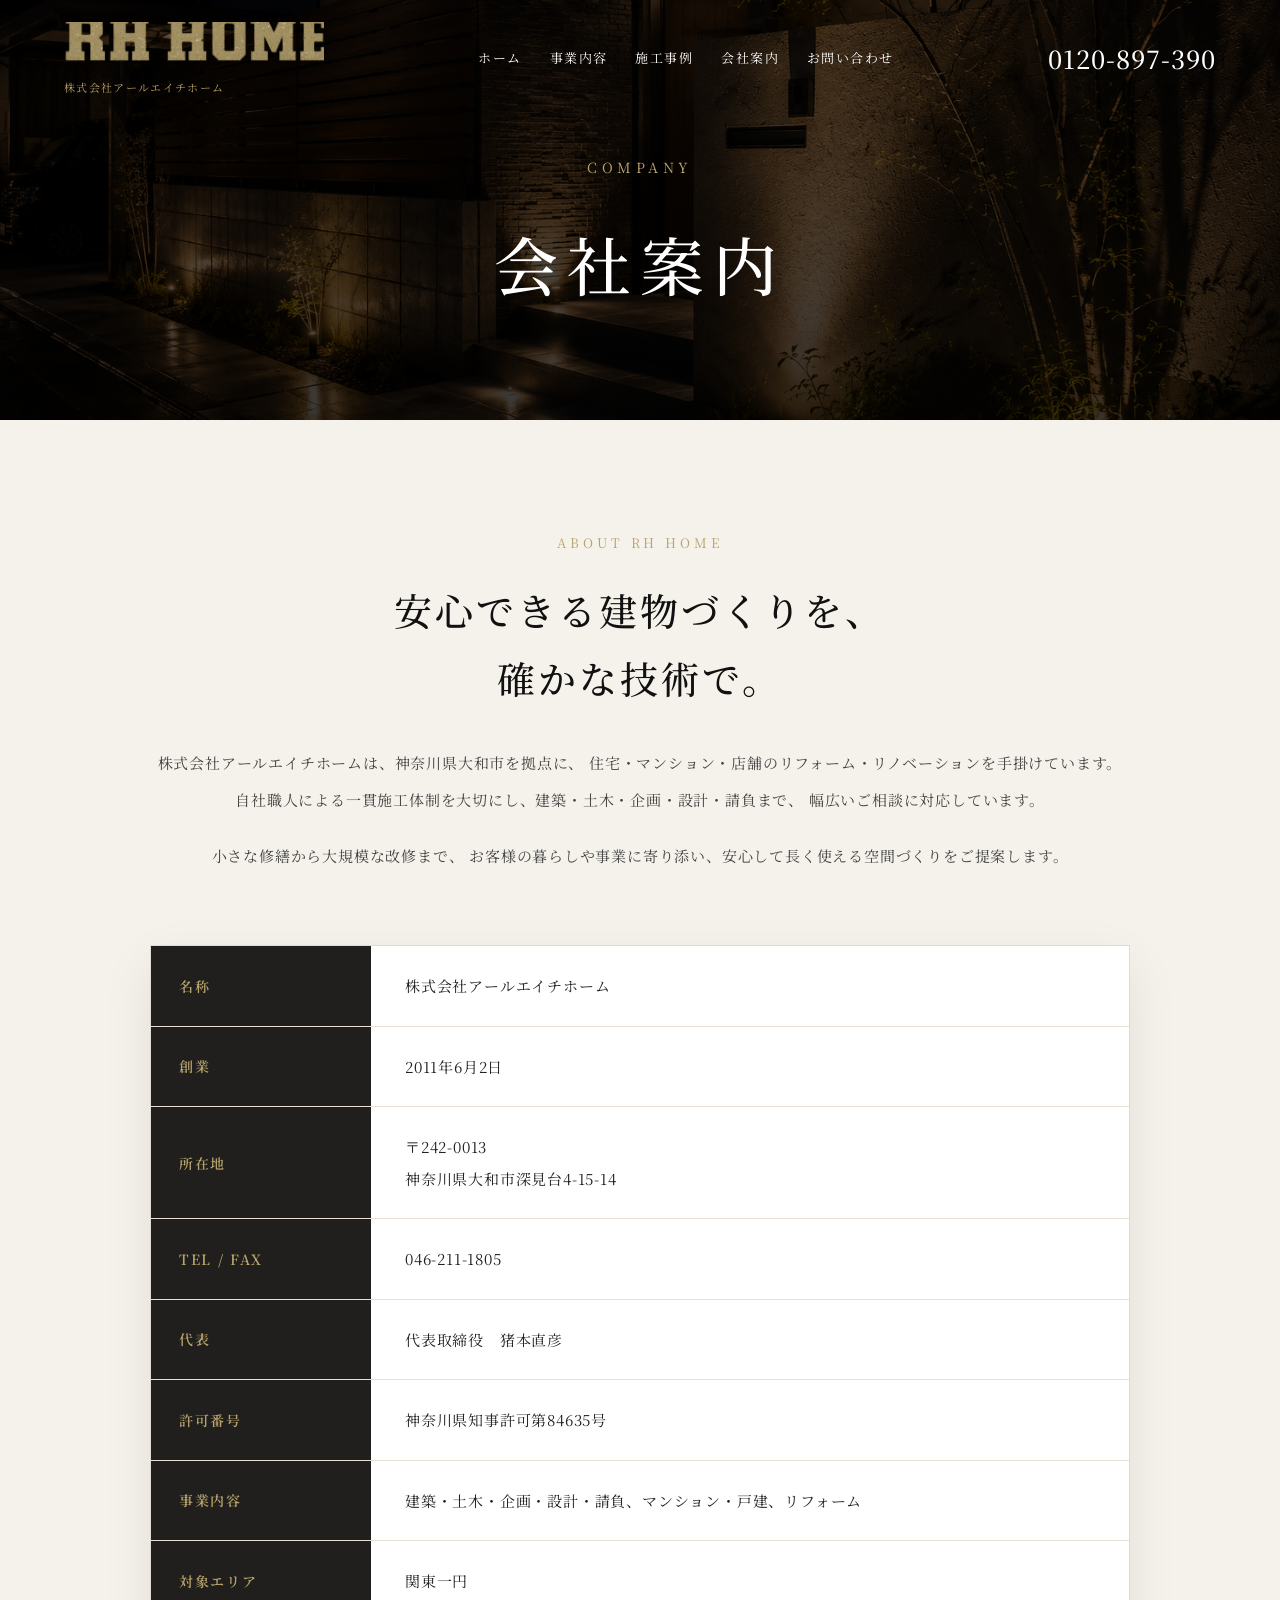
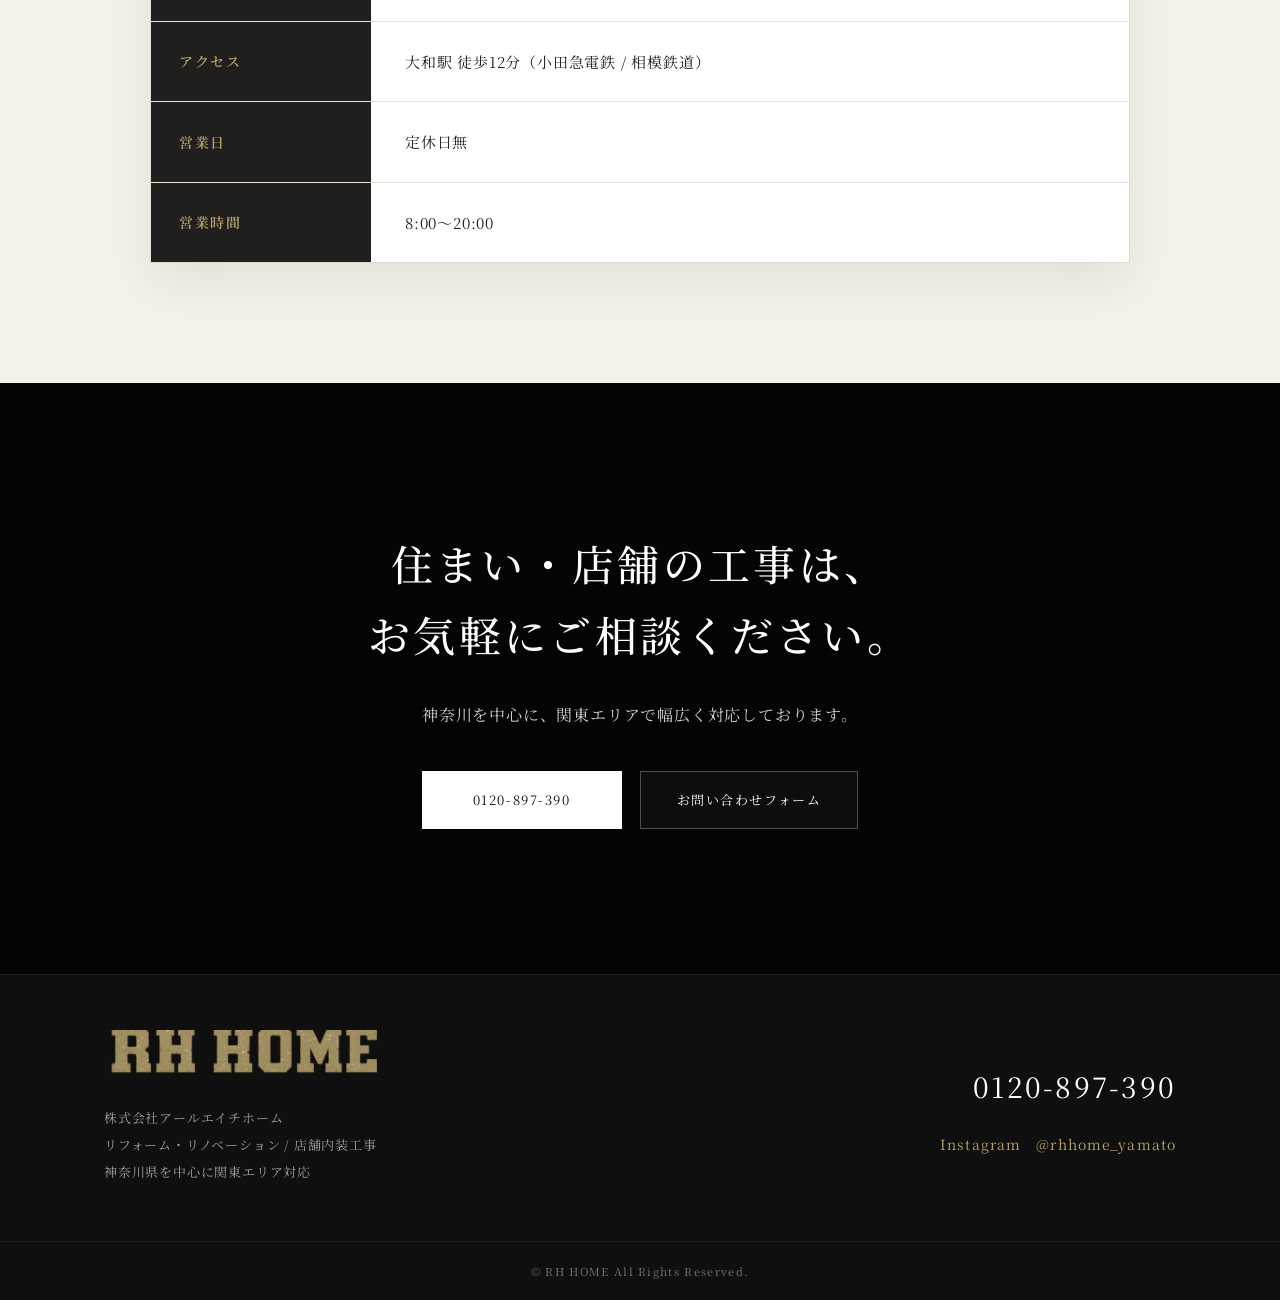
==== commit 3ee18c4e: "Bust CSS cache for company logo fix" ====
--- a/company.html
+++ b/company.html
@@ -6,7 +6,7 @@
 <title>会社概要｜株式会社アールエイチホーム</title>
 
 <link href="https://fonts.googleapis.com/css2?family=Noto+Serif+JP:wght@300;400;500;600;700&display=swap" rel="stylesheet">
-<link rel="stylesheet" href="style.css">
+<link rel="stylesheet" href="style.css?v=logo-fix">
 </head>
 
 <body>
--- a/style.css
+++ b/style.css
@@ -62,9 +62,36 @@
 letter-spacing:.08em;
 line-height:1;
 white-space:nowrap;
-}
-
-.logo span{
+display:flex;
+flex-direction:column;
+align-items:flex-start;
+width:260px;
+max-width:26vw;
+overflow:hidden;
+flex-shrink:0;
+}
+
+.logo-image-crop{
+display:block;
+width:260px;
+height:50px;
+max-width:100%;
+overflow:hidden;
+position:relative;
+}
+
+.logo-mark{
+width:360px;
+max-width:none;
+height:auto;
+object-fit:contain;
+position:absolute;
+top:50%;
+left:50%;
+transform:translate(-50%,-50%);
+}
+
+.logo > span:not(.logo-image-crop){
 display:block;
 font-family:"Noto Serif JP",serif;
 font-size:11px;
@@ -721,6 +748,10 @@
 letter-spacing:.08em;
 margin-bottom:16px;
 line-height:1;
+width:min(430px,100%);
+height:58px;
+position:relative;
+overflow:hidden;
 }
 
 .footer-brand p{
@@ -787,9 +818,20 @@
 
 .logo{
 font-size:42px;
-}
-
-.logo span{
+width:270px;
+max-width:72vw;
+}
+
+.logo-image-crop{
+width:220px;
+height:40px;
+}
+
+.logo-mark{
+width:300px;
+}
+
+.logo > span:not(.logo-image-crop){
 font-size:9px;
 }
 
@@ -934,6 +976,9 @@
 
 .footer-logo{
 font-size:42px;
+width:300px;
+max-width:82vw;
+height:46px;
 }
 
 .footer-tel{
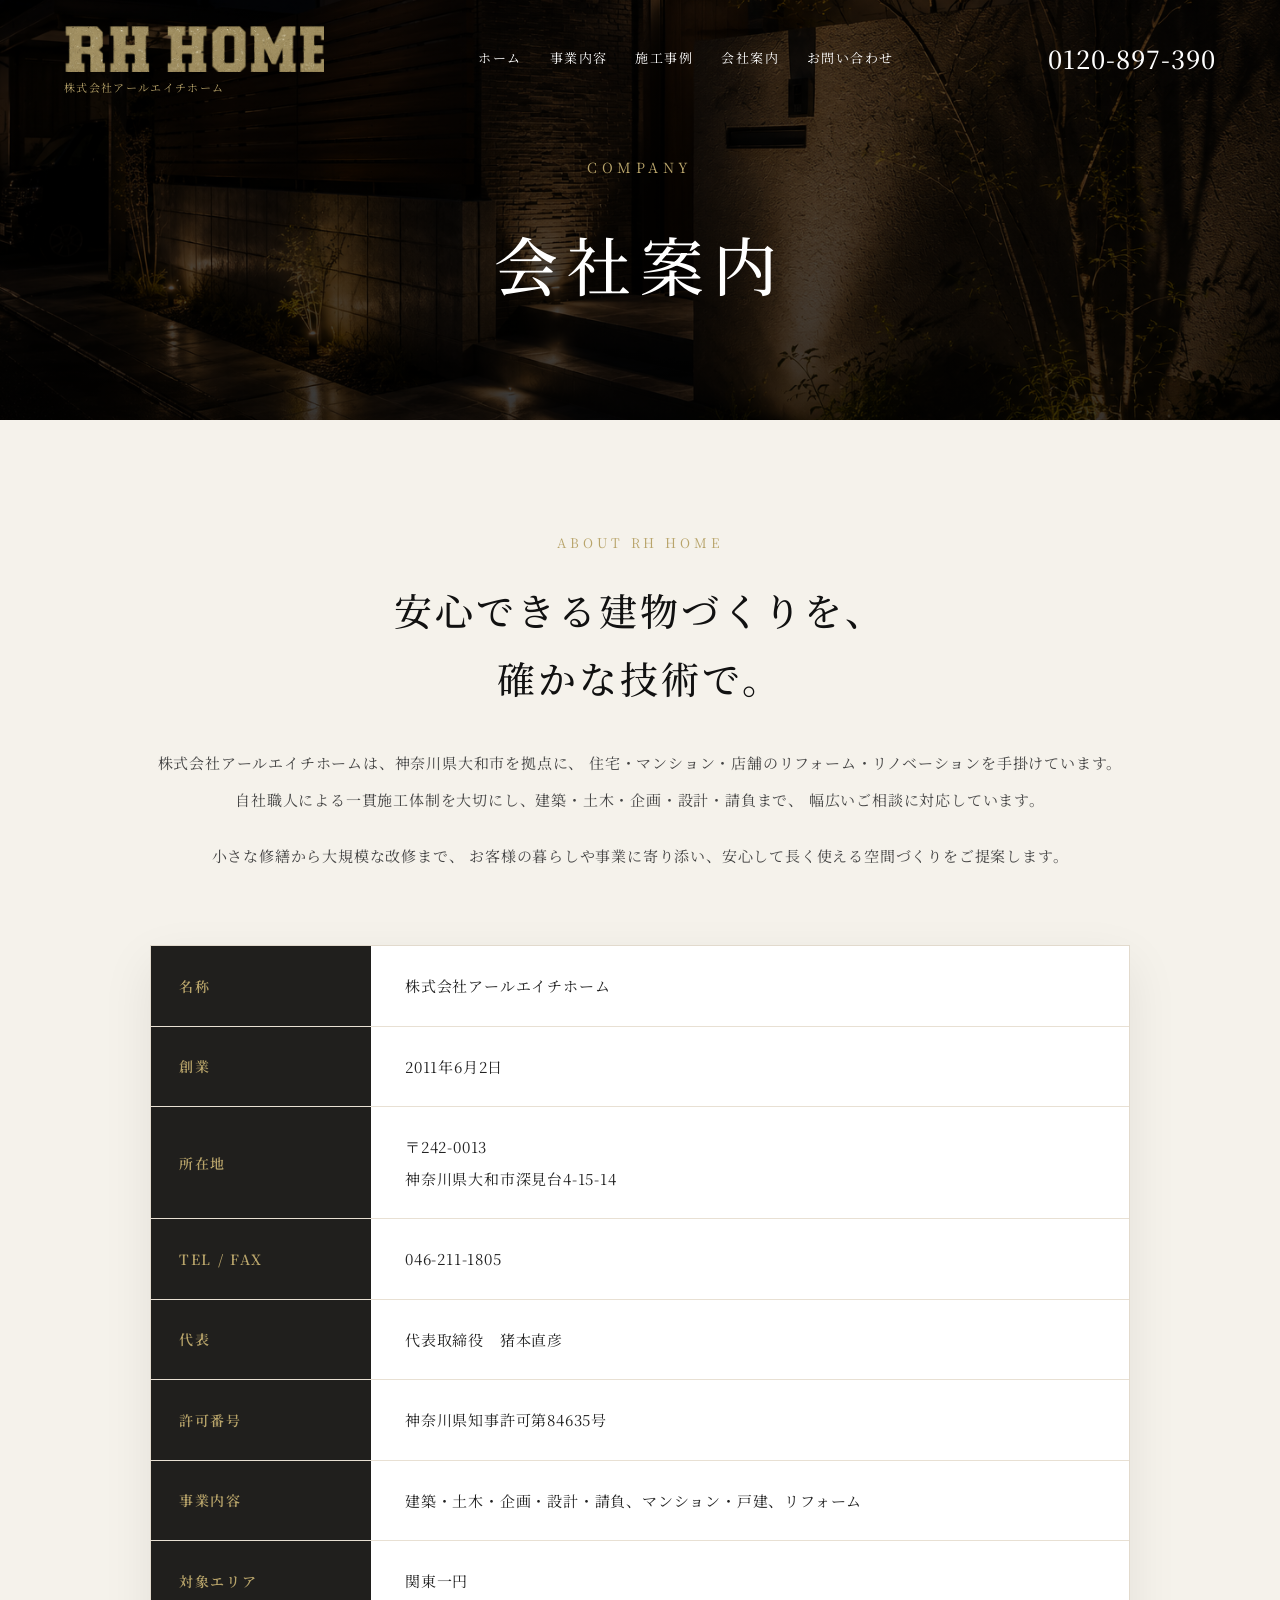
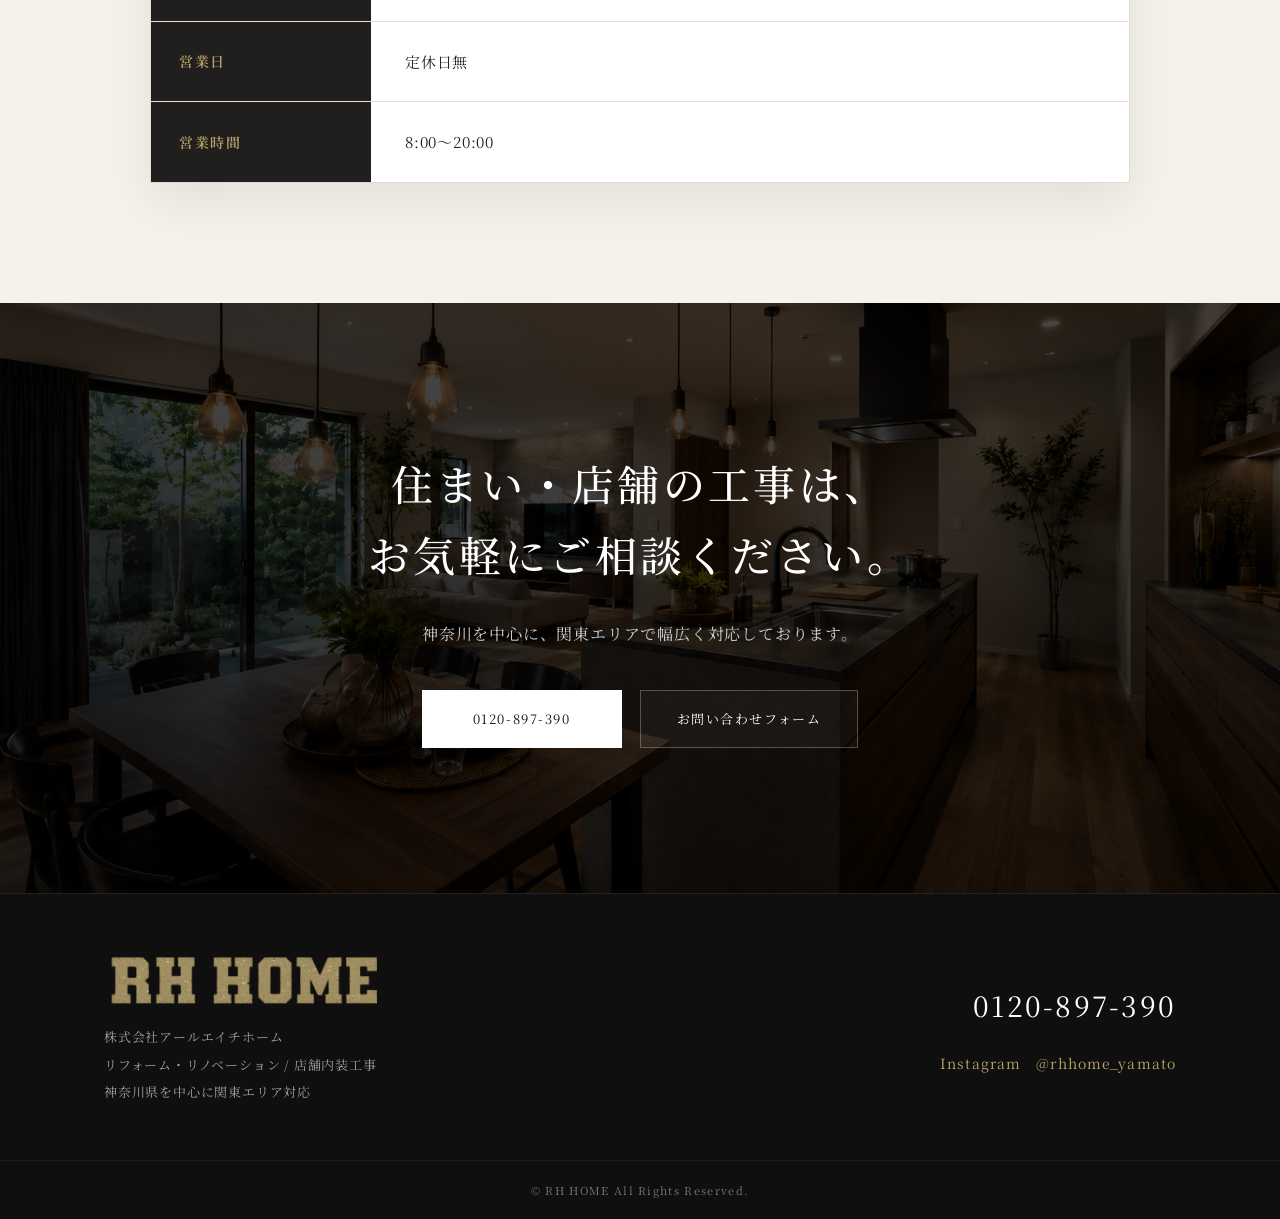
==== commit 8b71dea7: "会社概要のアクセス削除とメニュー追加" ====
--- a/company.html
+++ b/company.html
@@ -5,8 +5,8 @@
 <meta name="viewport" content="width=device-width, initial-scale=1.0">
 <title>会社概要｜株式会社アールエイチホーム</title>
 
-<link href="https://fonts.googleapis.com/css2?family=Noto+Serif+JP:wght@300;400;500;600;700&display=swap" rel="stylesheet">
-<link rel="stylesheet" href="style.css?v=logo-fix">
+<link href="https://fonts.googleapis.com/css2?family=Bebas+Neue&family=Noto+Serif+JP:wght@300;400;500;600;700&display=swap" rel="stylesheet">
+<link rel="stylesheet" href="style.css?v=site-fix-2">
 </head>
 
 <body>
@@ -17,7 +17,13 @@
 <span>株式会社アールエイチホーム</span>
 </a>
 
-<nav class="nav">
+<button class="menu-toggle" type="button" aria-label="メニューを開く" aria-expanded="false" aria-controls="siteNav">
+<span></span>
+<span></span>
+<span></span>
+</button>
+
+<nav class="nav" id="siteNav">
 <a href="index.html">ホーム</a>
 <a href="service.html">事業内容</a>
 <a href="works.html">施工事例</a>
@@ -97,11 +103,6 @@
 </div>
 
 <div class="company-row">
-<div class="company-head">アクセス</div>
-<div class="company-data">大和駅 徒歩12分（小田急電鉄 / 相模鉄道）</div>
-</div>
-
-<div class="company-row">
 <div class="company-head">営業日</div>
 <div class="company-data">定休日無</div>
 </div>
@@ -157,5 +158,18 @@
 
 </footer>
 
+<script>
+const menuToggle = document.querySelector(".menu-toggle");
+const siteNav = document.getElementById("siteNav");
+
+if(menuToggle && siteNav){
+menuToggle.addEventListener("click",function(){
+const isOpen = siteNav.classList.toggle("open");
+menuToggle.classList.toggle("open",isOpen);
+menuToggle.setAttribute("aria-expanded",isOpen ? "true" : "false");
+});
+}
+</script>
+
 </body>
 </html>
--- a/style.css
+++ b/style.css
@@ -88,7 +88,7 @@
 position:absolute;
 top:50%;
 left:50%;
-transform:translate(-50%,-50%);
+transform:translate(-50%,-45%);
 }
 
 .logo > span:not(.logo-image-crop){
@@ -106,6 +106,42 @@
 gap:28px;
 font-size:13px;
 letter-spacing:.11em;
+}
+
+.menu-toggle{
+display:none;
+width:44px;
+height:44px;
+align-items:center;
+justify-content:center;
+flex-direction:column;
+gap:6px;
+border:1px solid rgba(255,255,255,.26);
+background:rgba(0,0,0,.22);
+color:#fff;
+cursor:pointer;
+position:relative;
+z-index:1001;
+}
+
+.menu-toggle span{
+display:block;
+width:20px;
+height:1px;
+background:#fff;
+transition:.3s;
+}
+
+.menu-toggle.open span:nth-child(1){
+transform:translateY(7px) rotate(45deg);
+}
+
+.menu-toggle.open span:nth-child(2){
+opacity:0;
+}
+
+.menu-toggle.open span:nth-child(3){
+transform:translateY(-7px) rotate(-45deg);
 }
 
 .nav a{
@@ -533,6 +569,134 @@
 }
 
 /* =========================
+CONTACT
+========================= */
+
+.contact-section{
+background:#f5f2eb;
+color:#111;
+padding:105px 5% 115px;
+}
+
+.contact-section::before{
+display:none;
+}
+
+.contact-intro{
+max-width:920px;
+margin:0 auto 56px;
+text-align:center;
+}
+
+.contact-intro h2{
+font-size:36px;
+font-weight:500;
+line-height:1.75;
+letter-spacing:.06em;
+margin-bottom:24px;
+}
+
+.contact-intro p{
+font-size:15px;
+line-height:2.3;
+color:#444;
+}
+
+.contact-wrap{
+max-width:1120px;
+margin:0 auto;
+display:grid;
+grid-template-columns:.82fr 1.18fr;
+gap:28px;
+align-items:start;
+}
+
+.contact-info,
+.contact-form{
+background:#fff;
+border:1px solid #e2dacd;
+box-shadow:0 18px 48px rgba(0,0,0,.08);
+border-radius:6px;
+}
+
+.contact-info{
+padding:38px 36px;
+}
+
+.contact-info h3{
+font-size:24px;
+font-weight:500;
+letter-spacing:.06em;
+margin-bottom:18px;
+}
+
+.contact-info p{
+font-size:14px;
+line-height:2.1;
+color:#444;
+}
+
+.contact-tel{
+display:block;
+font-size:34px;
+line-height:1.4;
+letter-spacing:.06em;
+color:#111;
+margin:22px 0 12px;
+}
+
+.contact-time{
+color:#777;
+}
+
+.contact-form{
+padding:34px 36px 38px;
+display:grid;
+gap:22px;
+}
+
+.contact-form label{
+display:grid;
+gap:9px;
+font-size:14px;
+font-weight:500;
+letter-spacing:.08em;
+color:#222;
+}
+
+.contact-form input,
+.contact-form textarea{
+width:100%;
+border:1px solid #d8cfbf;
+background:#fbfaf7;
+padding:14px 16px;
+font:inherit;
+font-size:15px;
+line-height:1.7;
+color:#111;
+border-radius:4px;
+outline:none;
+transition:.25s;
+}
+
+.contact-form textarea{
+min-height:170px;
+resize:vertical;
+}
+
+.contact-form input:focus,
+.contact-form textarea:focus{
+border-color:#b8a46a;
+background:#fff;
+box-shadow:0 0 0 3px rgba(184,164,106,.14);
+}
+
+.contact-submit{
+display:flex;
+justify-content:flex-end;
+}
+
+/* =========================
 CONCEPT
 ========================= */
 
@@ -657,6 +821,279 @@
 color:#d4d4d4;
 line-height:2;
 margin:0 24px 28px;
+}
+
+/* =========================
+WORKS PAGE
+========================= */
+
+.works-hero::before{
+background:
+linear-gradient(rgba(0,0,0,.56),rgba(0,0,0,.78)),
+url("mansion-ldk-01-after.jpg") center/cover no-repeat;
+}
+
+.works-lead{
+background:#f5f2eb;
+color:#111;
+padding:92px 5% 82px;
+}
+
+.works-lead-inner{
+max-width:980px;
+margin:0 auto;
+}
+
+.works-lead small,
+.works-note span,
+.feature-work-copy span,
+.case-category,
+.finish-card span{
+display:block;
+font-size:12px;
+letter-spacing:.24em;
+color:#b8a46a;
+margin-bottom:14px;
+}
+
+.works-lead h2{
+font-size:38px;
+font-weight:500;
+line-height:1.75;
+letter-spacing:.06em;
+margin-bottom:24px;
+}
+
+.works-lead p{
+font-size:15px;
+line-height:2.4;
+color:#444;
+}
+
+.works-feature{
+display:grid;
+grid-template-columns:1.25fr 1fr;
+grid-auto-rows:330px;
+gap:22px;
+padding:0 5% 110px;
+background:#f5f2eb;
+}
+
+.feature-work{
+position:relative;
+overflow:hidden;
+border-radius:6px;
+background:#111;
+color:#fff;
+box-shadow:0 24px 70px rgba(0,0,0,.16);
+}
+
+.feature-work-large{
+grid-row:span 2;
+}
+
+.feature-work img{
+width:100%;
+height:100%;
+object-fit:cover;
+filter:brightness(.78);
+transition:1s;
+}
+
+.feature-work:hover img{
+transform:scale(1.04);
+filter:brightness(.92);
+}
+
+.feature-work-copy{
+position:absolute;
+left:0;
+right:0;
+bottom:0;
+padding:34px;
+background:linear-gradient(180deg,transparent,rgba(0,0,0,.82));
+}
+
+.feature-work-copy h2{
+font-size:36px;
+font-weight:500;
+letter-spacing:.06em;
+line-height:1.45;
+margin-bottom:12px;
+}
+
+.feature-work-copy p{
+font-size:14px;
+line-height:2;
+color:#e0e0e0;
+}
+
+.works-catalog,
+.works-gallery-section{
+background:linear-gradient(180deg,#1c1c1c,#151515);
+padding:120px 5%;
+color:#fff;
+}
+
+.works-gallery-section{
+padding-top:0;
+}
+
+.case-grid{
+display:grid;
+grid-template-columns:repeat(2,minmax(0,1fr));
+gap:28px;
+}
+
+.case-card{
+background:linear-gradient(145deg,#2a2a2a,#181818);
+border:1px solid rgba(255,255,255,.1);
+border-radius:6px;
+overflow:hidden;
+box-shadow:0 24px 70px rgba(0,0,0,.32);
+}
+
+.ba-pair{
+display:grid;
+grid-template-columns:1fr 1fr;
+gap:1px;
+background:rgba(255,255,255,.08);
+}
+
+.ba-pair figure{
+position:relative;
+height:260px;
+overflow:hidden;
+background:#0f0f0f;
+}
+
+.ba-pair figure span{
+position:absolute;
+top:14px;
+left:14px;
+z-index:2;
+display:inline-flex;
+align-items:center;
+justify-content:center;
+min-width:78px;
+height:28px;
+padding:0 12px;
+background:rgba(0,0,0,.68);
+border:1px solid rgba(255,255,255,.18);
+font-size:11px;
+letter-spacing:.16em;
+color:#fff;
+}
+
+.ba-pair img{
+height:100%;
+object-fit:cover;
+transition:.8s;
+}
+
+.case-card:hover .ba-pair img{
+transform:scale(1.035);
+}
+
+.case-body{
+padding:28px 30px 34px;
+}
+
+.case-body h3{
+font-size:24px;
+font-weight:500;
+letter-spacing:.06em;
+margin-bottom:14px;
+}
+
+.case-body p{
+font-size:14px;
+line-height:2.15;
+color:#d4d4d4;
+}
+
+.finish-grid{
+display:grid;
+grid-template-columns:repeat(3,minmax(0,1fr));
+gap:24px;
+}
+
+.finish-card{
+background:linear-gradient(145deg,#292929,#171717);
+border:1px solid rgba(255,255,255,.1);
+border-radius:6px;
+overflow:hidden;
+box-shadow:0 24px 70px rgba(0,0,0,.28);
+transition:.35s;
+}
+
+.finish-card:hover{
+transform:translateY(-6px);
+border-color:rgba(184,164,106,.56);
+}
+
+.finish-card-wide{
+grid-column:span 2;
+}
+
+.finish-card img{
+height:260px;
+object-fit:cover;
+filter:brightness(.94);
+}
+
+.finish-card div{
+padding:24px 26px 30px;
+}
+
+.finish-card h3{
+font-size:22px;
+font-weight:500;
+letter-spacing:.06em;
+margin-bottom:12px;
+}
+
+.finish-card p{
+font-size:13px;
+line-height:2;
+color:#d4d4d4;
+}
+
+.works-note{
+display:grid;
+grid-template-columns:1fr 1.1fr;
+gap:46px;
+align-items:center;
+padding:105px 5%;
+background:#f5f2eb;
+color:#111;
+}
+
+.works-note h2{
+font-size:34px;
+font-weight:500;
+line-height:1.7;
+letter-spacing:.06em;
+margin-bottom:20px;
+}
+
+.works-note p{
+font-size:14px;
+line-height:2.3;
+color:#444;
+}
+
+.note-gallery{
+display:grid;
+grid-template-columns:repeat(3,1fr);
+gap:14px;
+}
+
+.note-gallery img{
+height:210px;
+border-radius:6px;
+object-fit:cover;
+box-shadow:0 18px 48px rgba(0,0,0,.12);
 }
 
 /* =========================
@@ -699,7 +1136,7 @@
 text-align:center;
 background:
 linear-gradient(rgba(0,0,0,.72),rgba(0,0,0,.82)),
-url("room.jpg") center/cover no-repeat;
+url("main.jpg") center/cover no-repeat;
 color:#fff;
 }
 
@@ -709,6 +1146,10 @@
 line-height:1.7;
 letter-spacing:.08em;
 margin-bottom:28px;
+}
+
+.cta-nowrap{
+white-space:nowrap;
 }
 
 .cta p{
@@ -807,13 +1248,47 @@
 
 @media(max-width:1100px){
 
-.nav,
 .tel{
 display:none;
 }
 
 .header{
 padding:18px 5%;
+}
+
+.menu-toggle{
+display:flex;
+margin-left:auto;
+}
+
+.nav{
+display:none;
+position:absolute;
+top:74px;
+left:5%;
+right:5%;
+flex-direction:column;
+gap:0;
+padding:14px 0;
+background:rgba(18,18,18,.96);
+border:1px solid rgba(255,255,255,.16);
+box-shadow:0 22px 60px rgba(0,0,0,.38);
+backdrop-filter:blur(12px);
+}
+
+.nav.open{
+display:flex;
+}
+
+.nav a{
+display:block;
+padding:14px 22px;
+font-size:14px;
+letter-spacing:.12em;
+}
+
+.nav a::after{
+display:none;
 }
 
 .logo{
@@ -960,7 +1435,9 @@
 }
 
 .cta h2{
-font-size:28px;
+font-size:25px;
+line-height:1.65;
+letter-spacing:.04em;
 }
 
 .footer-inner{
@@ -985,4 +1462,161 @@
 font-size:24px;
 }
 
-}
+.section-title h2{
+font-size:26px;
+letter-spacing:.02em;
+white-space:nowrap;
+}
+
+.works-lead{
+padding:74px 5% 58px;
+}
+
+.works-lead h2{
+font-size:25px;
+line-height:1.75;
+}
+
+.works-lead p{
+font-size:13px;
+line-height:2.15;
+}
+
+.works-feature{
+grid-template-columns:1fr;
+grid-auto-rows:auto;
+padding:0 5% 78px;
+}
+
+.feature-work,
+.feature-work-large{
+grid-row:auto;
+height:360px;
+}
+
+.feature-work-copy{
+padding:24px;
+}
+
+.feature-work-copy h2{
+font-size:25px;
+}
+
+.feature-work-copy p{
+font-size:13px;
+line-height:1.9;
+}
+
+.works-catalog,
+.works-gallery-section{
+padding:84px 5%;
+}
+
+.works-gallery-section{
+padding-top:0;
+}
+
+.case-grid,
+.finish-grid,
+.works-note{
+grid-template-columns:1fr;
+}
+
+.ba-pair{
+grid-template-columns:1fr;
+}
+
+.ba-pair figure{
+height:250px;
+}
+
+.case-body{
+padding:24px 22px 28px;
+}
+
+.case-body h3,
+.finish-card h3{
+font-size:20px;
+}
+
+.finish-card-wide{
+grid-column:auto;
+}
+
+.finish-card img{
+height:245px;
+}
+
+.works-note{
+padding:76px 5%;
+gap:28px;
+}
+
+.works-note h2{
+font-size:24px;
+}
+
+.note-gallery{
+grid-template-columns:1fr;
+}
+
+.note-gallery img{
+height:230px;
+}
+
+.contact-section{
+padding:76px 5% 88px;
+}
+
+.contact-intro{
+text-align:left;
+margin-bottom:34px;
+}
+
+.contact-intro h2{
+font-size:25px;
+line-height:1.7;
+}
+
+.contact-intro p{
+font-size:13px;
+line-height:2.1;
+}
+
+.contact-wrap{
+grid-template-columns:1fr;
+gap:22px;
+}
+
+.contact-info,
+.contact-form{
+padding:26px 22px 30px;
+}
+
+.contact-info h3{
+font-size:20px;
+}
+
+.contact-tel{
+font-size:28px;
+}
+
+.contact-form{
+gap:18px;
+}
+
+.contact-form input,
+.contact-form textarea{
+font-size:16px;
+padding:13px 14px;
+}
+
+.contact-submit{
+justify-content:stretch;
+}
+
+.contact-submit .btn{
+width:100%;
+}
+
+}
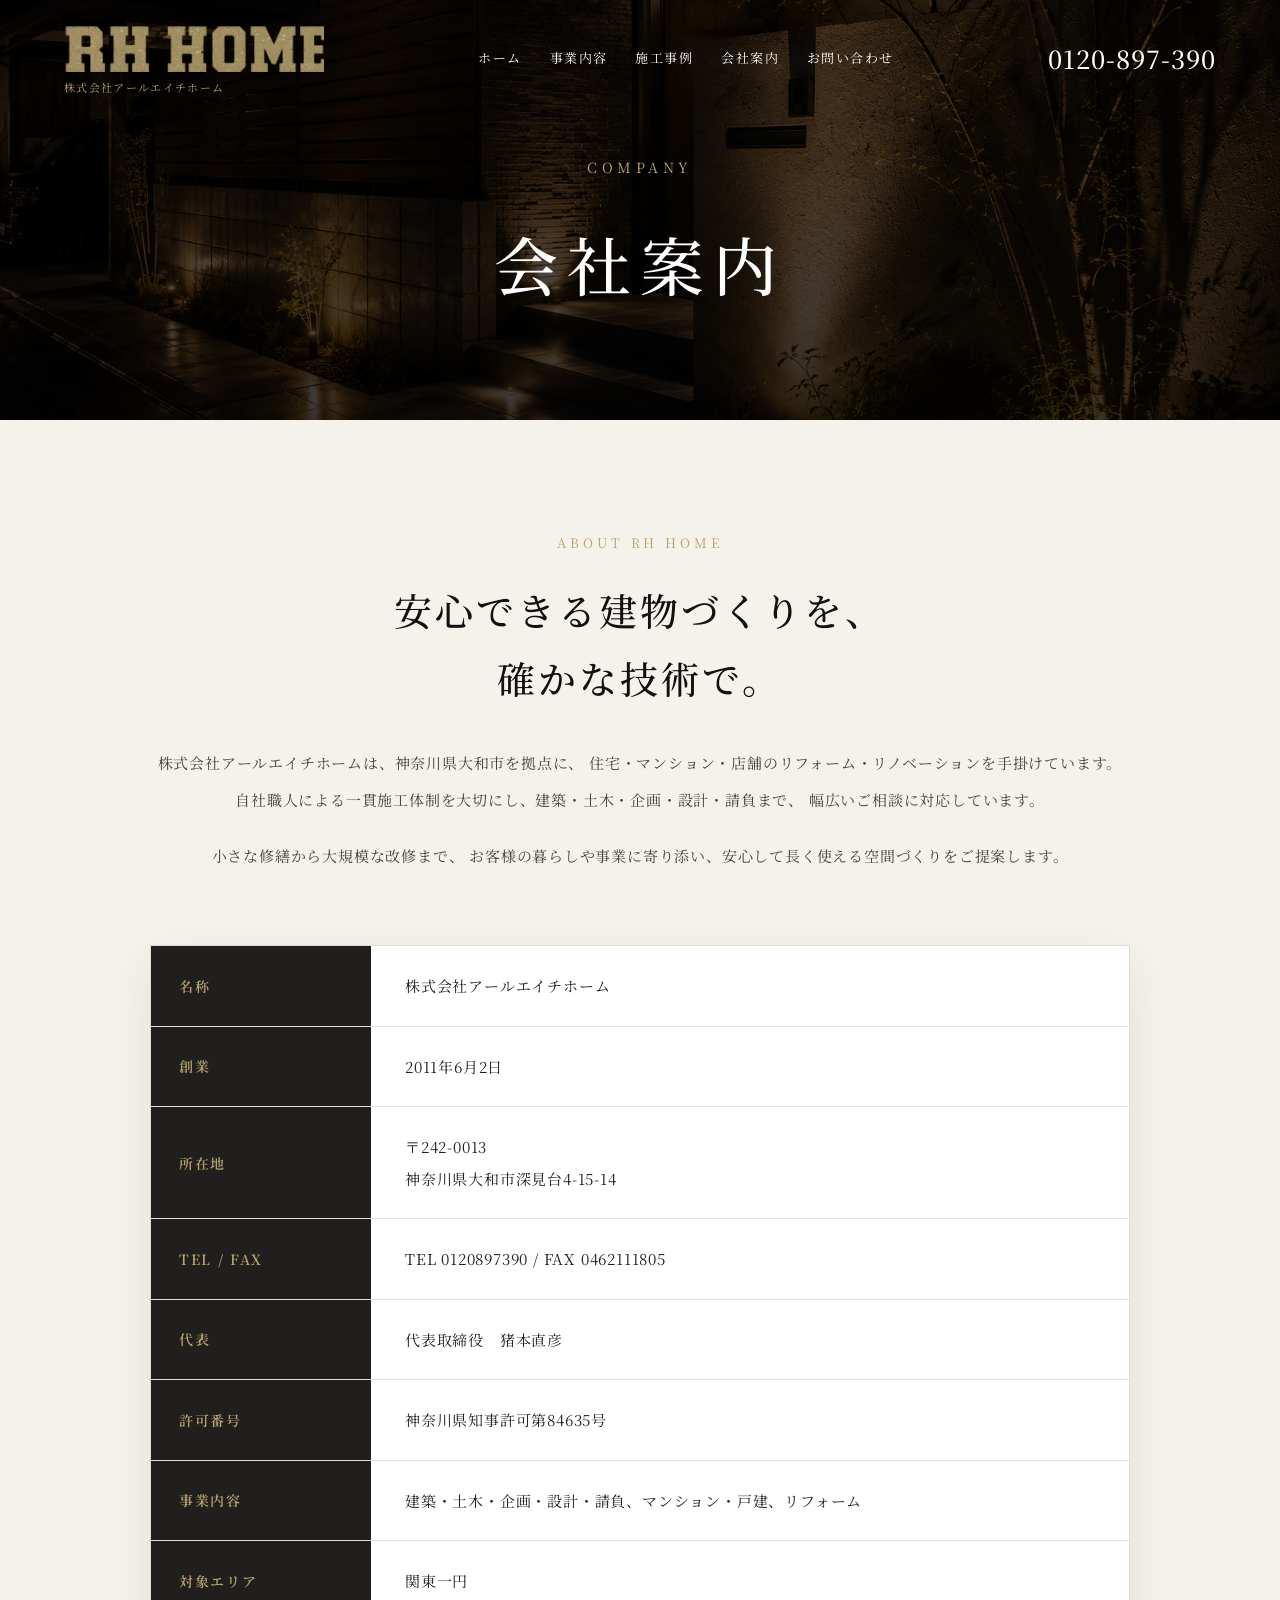
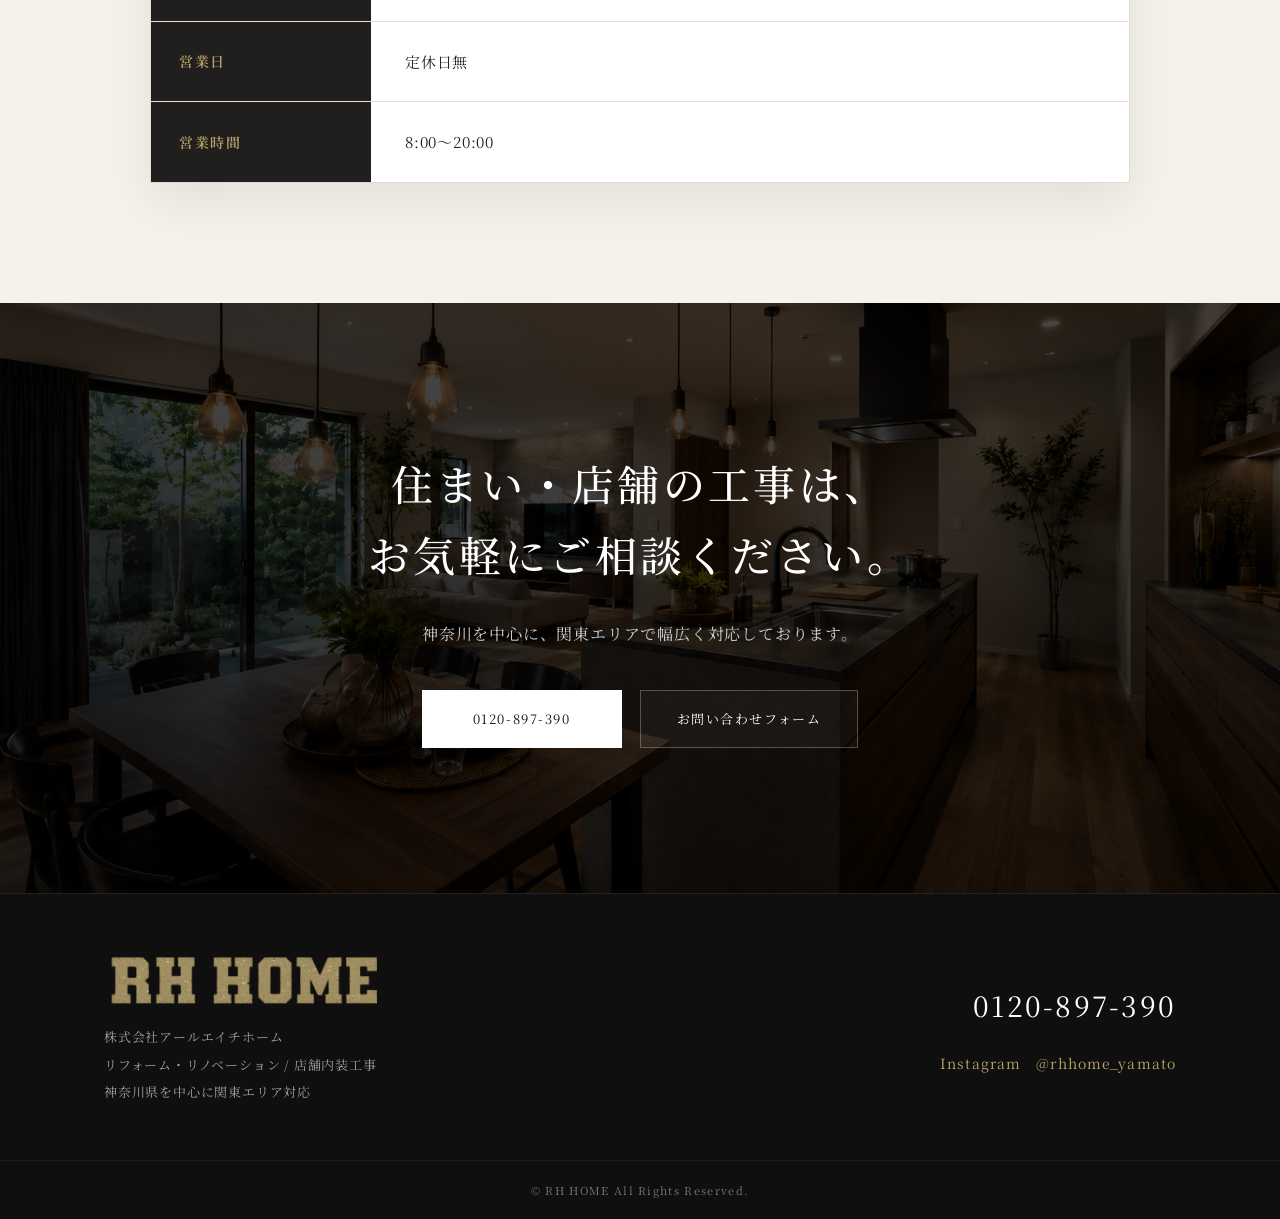
==== commit 9aa834e0: "会社概要のTEL/FAX表記を更新" ====
--- a/company.html
+++ b/company.html
@@ -77,7 +77,7 @@
 
 <div class="company-row">
 <div class="company-head">TEL / FAX</div>
-<div class="company-data">046-211-1805</div>
+<div class="company-data">TEL 0120897390 / FAX 0462111805</div>
 </div>
 
 <div class="company-row">
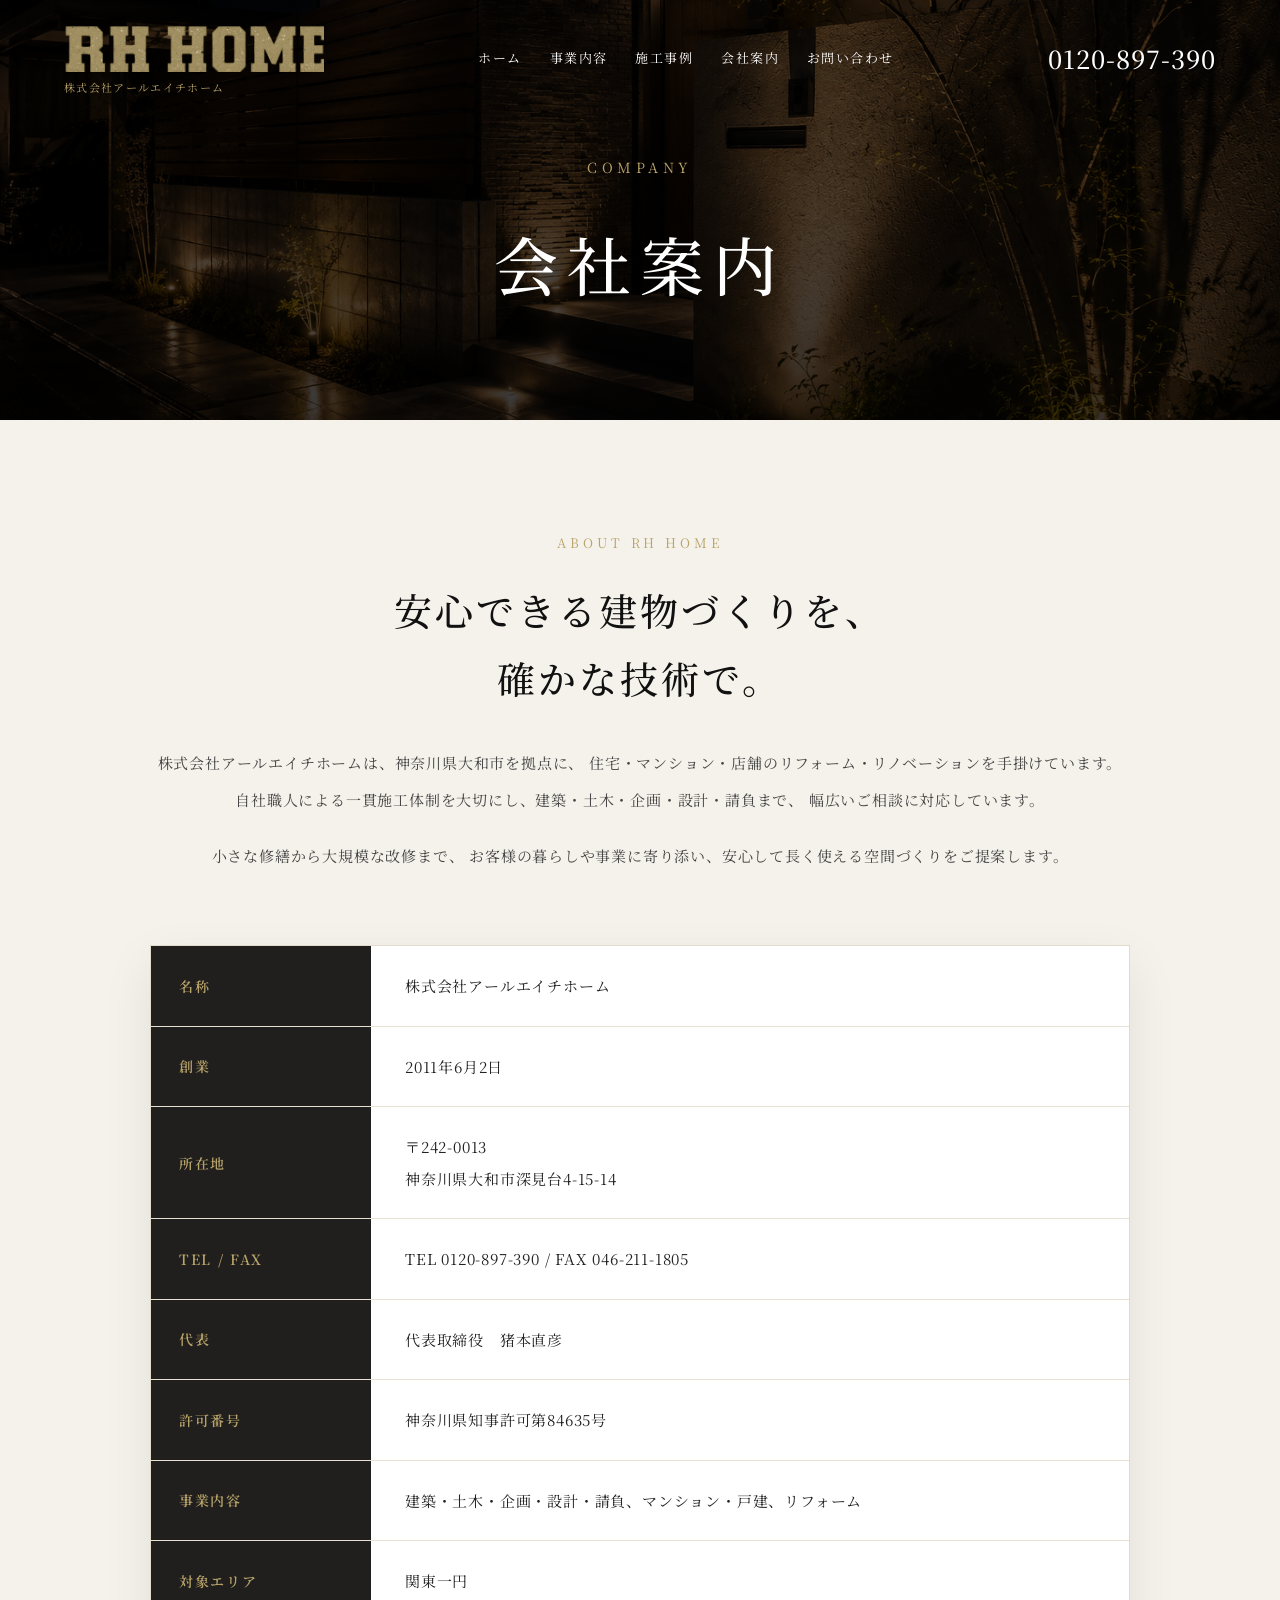
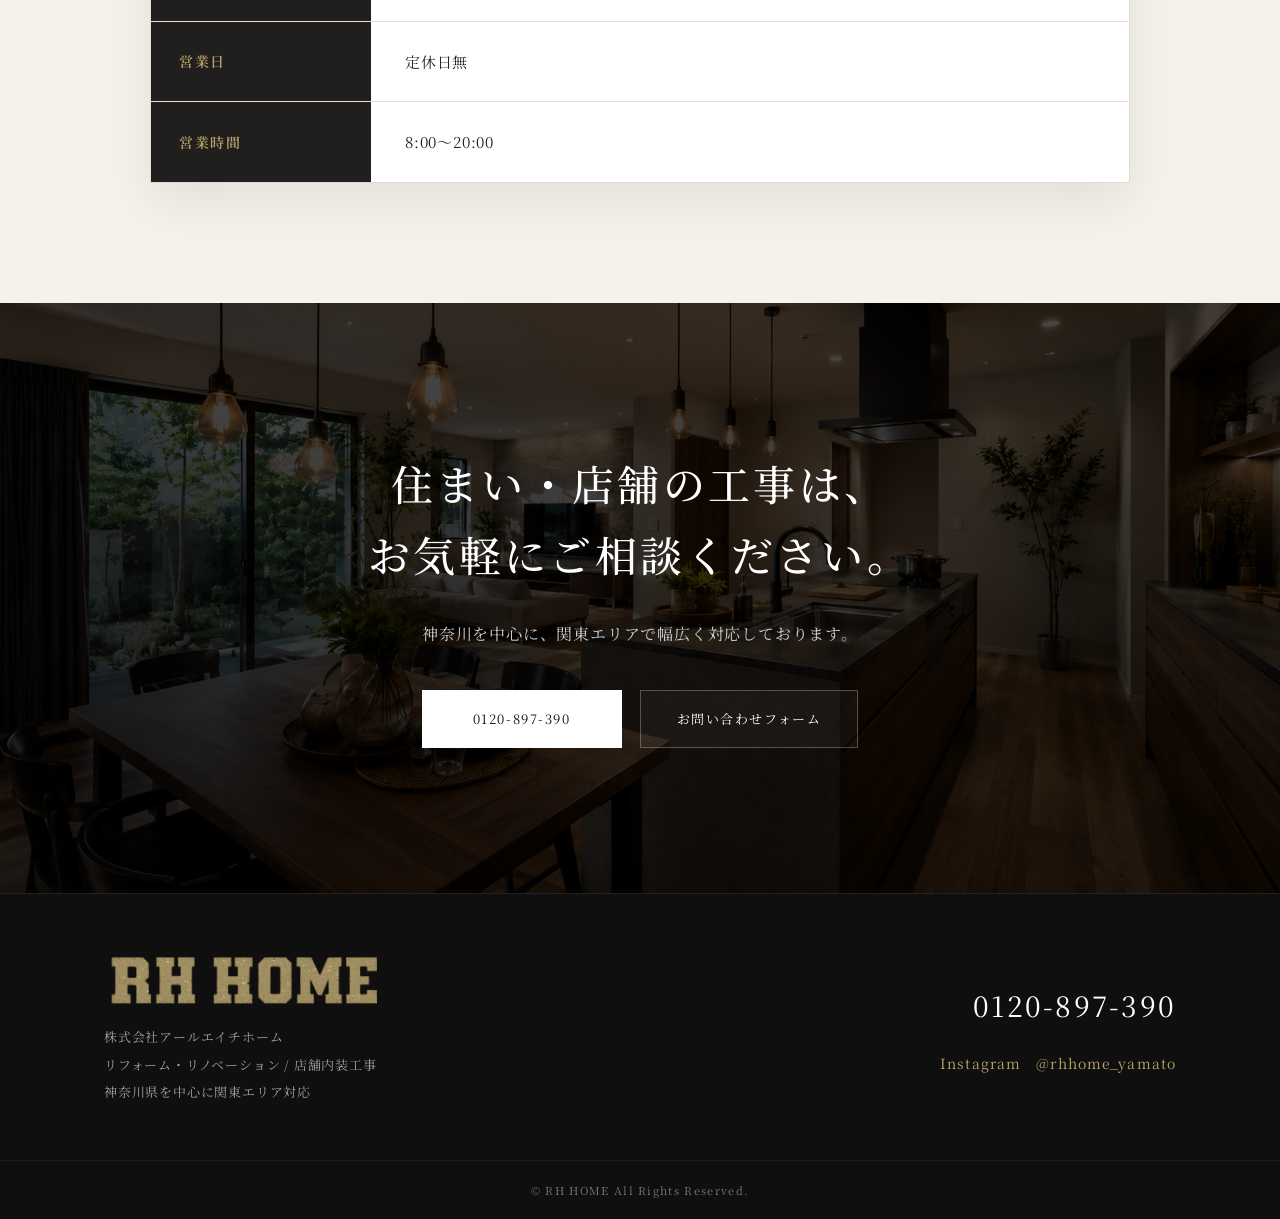
==== commit fcf450f4: "会社概要の電話番号にハイフンを追加" ====
--- a/company.html
+++ b/company.html
@@ -77,7 +77,7 @@
 
 <div class="company-row">
 <div class="company-head">TEL / FAX</div>
-<div class="company-data">TEL 0120897390 / FAX 0462111805</div>
+<div class="company-data">TEL 0120-897-390 / FAX 046-211-1805</div>
 </div>
 
 <div class="company-row">
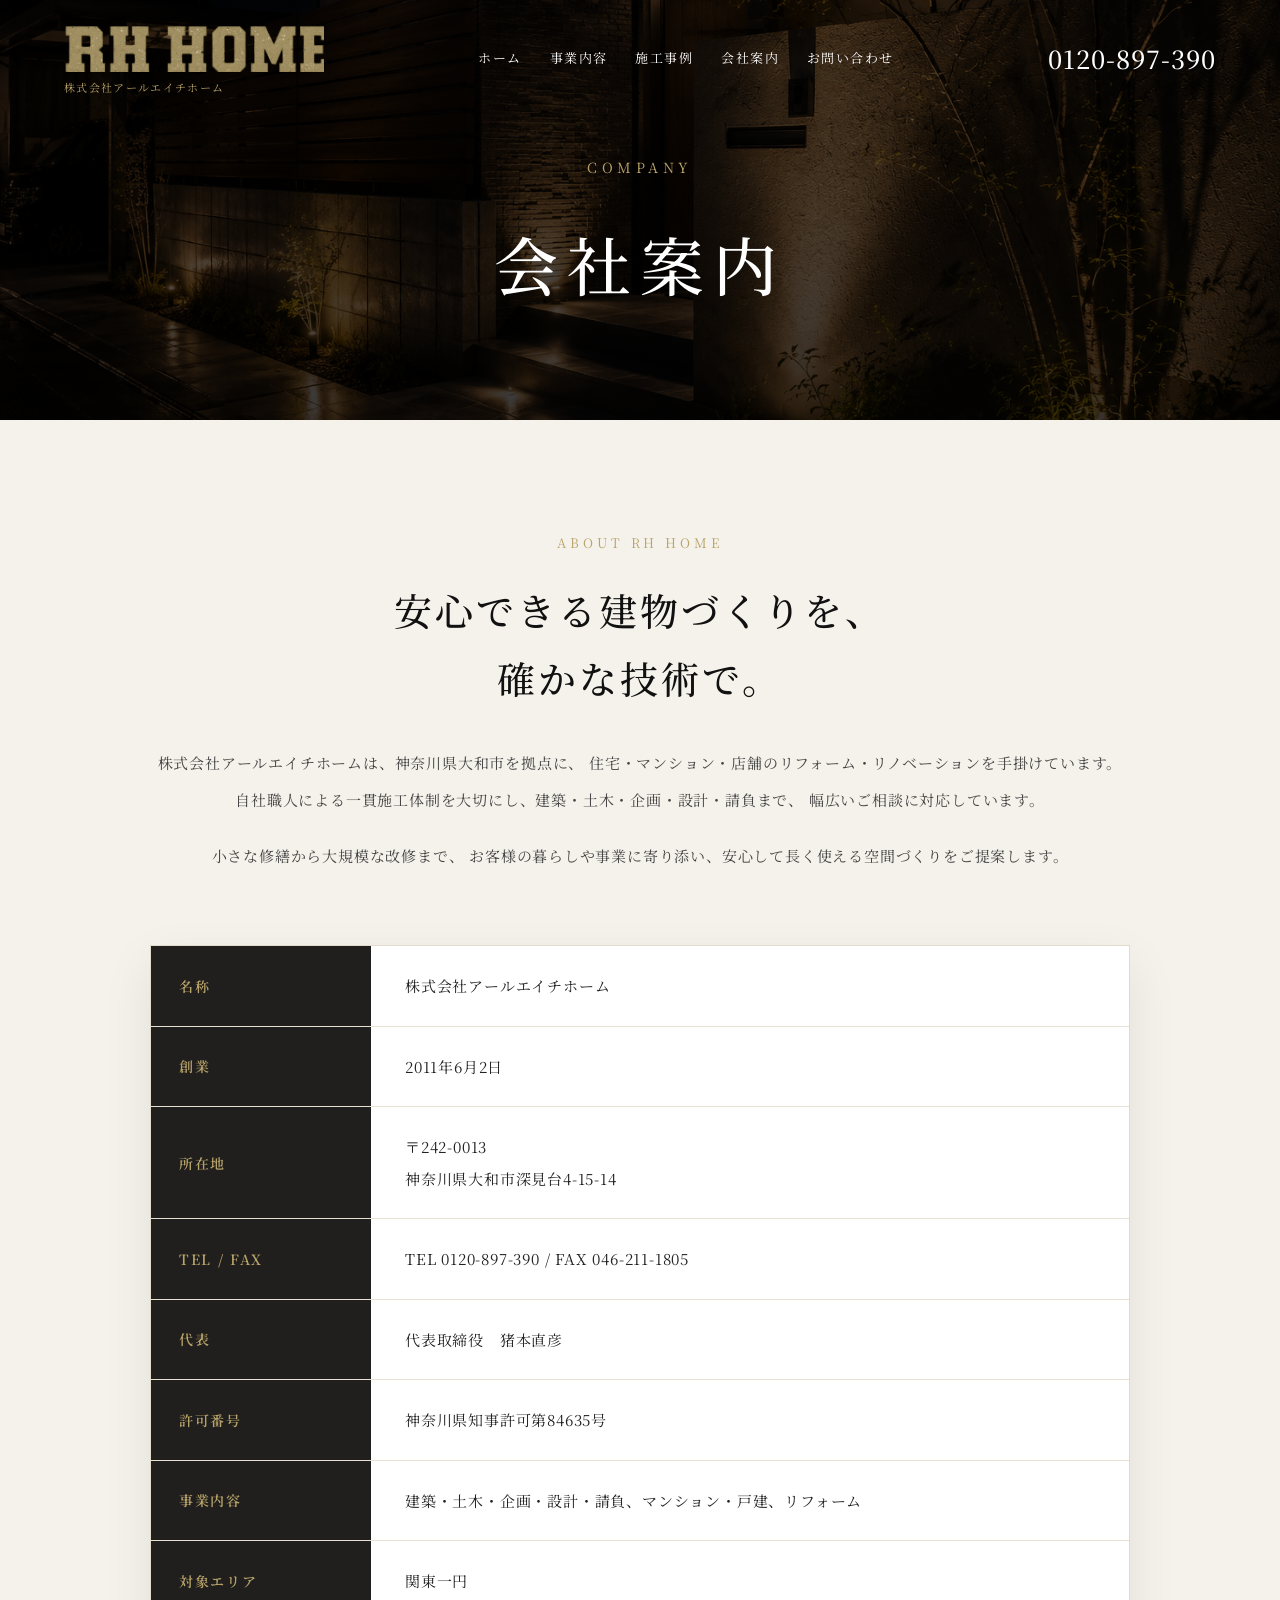
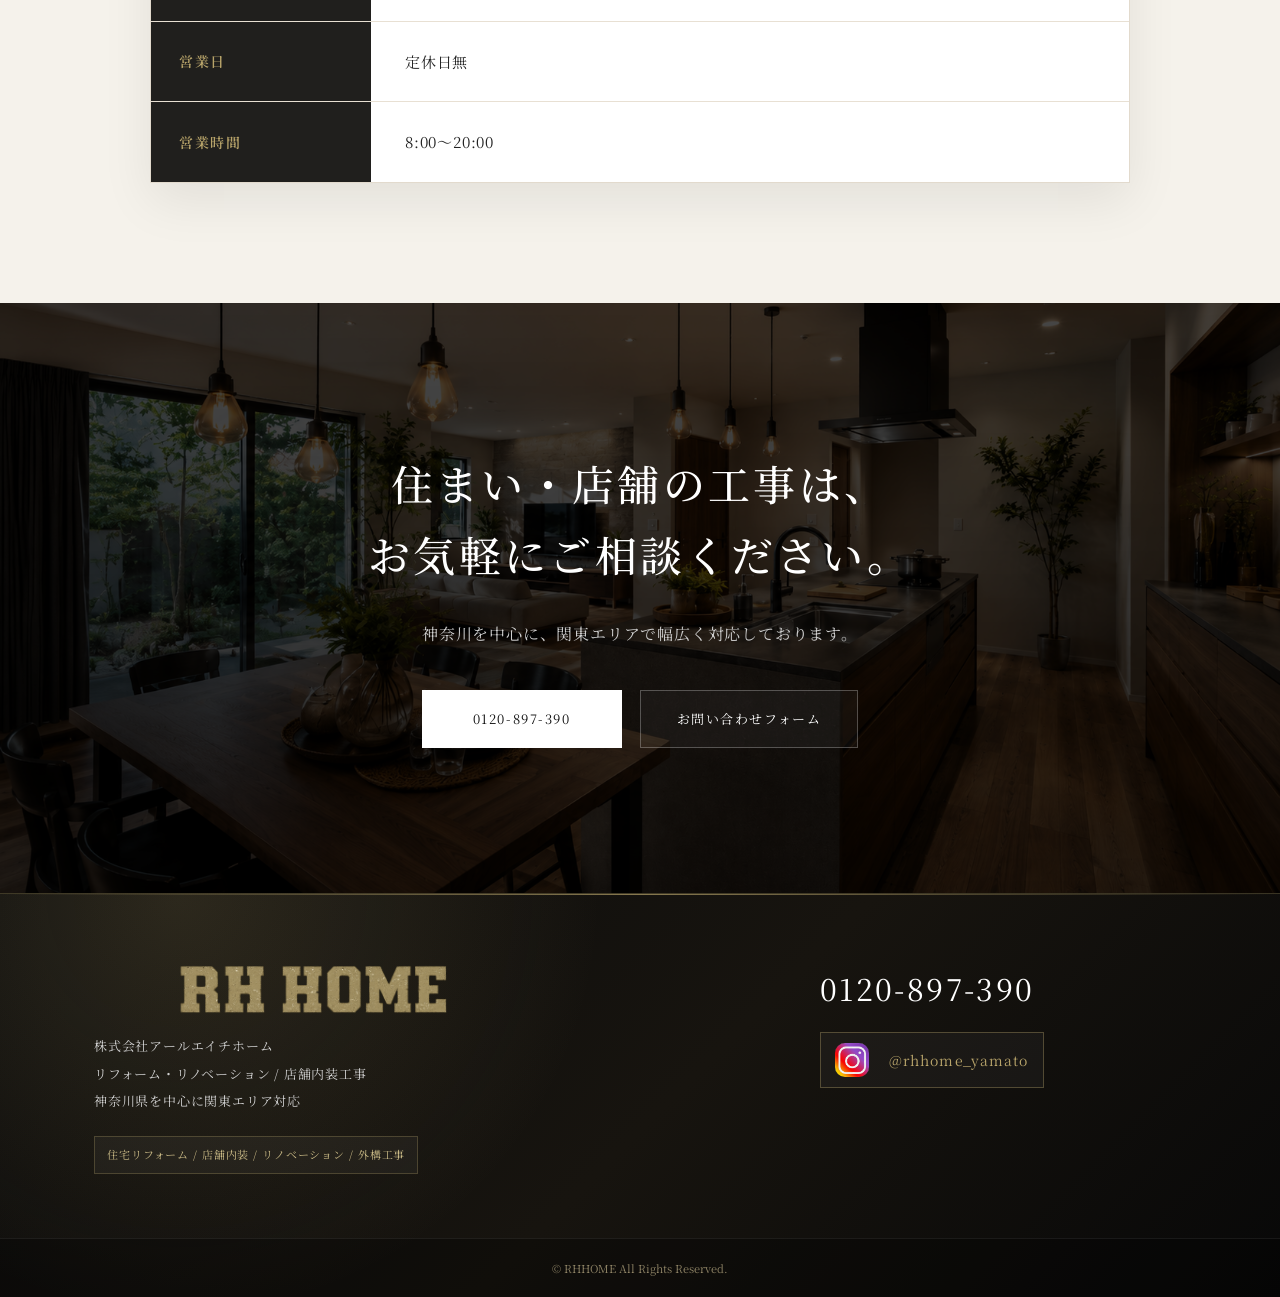
==== commit e09b2fd9: "Load Instagram display override on company page" ====
--- a/company.html
+++ b/company.html
@@ -7,6 +7,7 @@
 
 <link href="https://fonts.googleapis.com/css2?family=Bebas+Neue&family=Noto+Serif+JP:wght@300;400;500;600;700&display=swap" rel="stylesheet">
 <link rel="stylesheet" href="style.css?v=site-fix-2">
+<link rel="stylesheet" href="instagram-fix.css?v=1">
 </head>
 
 <body>
--- a/style.css
+++ b/style.css
@@ -53,6 +53,23 @@
 
 .header.hide{
 transform:translateY(-120%);
+}
+
+@supports (animation-timeline: scroll()){
+.header{
+animation:headerAutoHide linear both;
+animation-timeline:scroll(root);
+animation-range:120px 240px;
+}
+
+@keyframes headerAutoHide{
+from{
+transform:translateY(0);
+}
+to{
+transform:translateY(-120%);
+}
+}
 }
 
 .logo{
@@ -390,6 +407,7 @@
 grid-template-columns:1fr 1fr;
 gap:64px;
 align-items:center;
+color:inherit;
 }
 
 .service-row.reverse .service-image{
@@ -1108,6 +1126,27 @@
 letter-spacing:.05em;
 }
 
+.instagram-text{
+font-size:0;
+}
+
+.instagram-text::before{
+content:"施工事例や日々の工事風景を";
+display:block;
+font-size:15px;
+line-height:2.2;
+}
+
+.instagram-text::after{
+content:"でもご紹介しています。";
+display:inline-block;
+min-height:26px;
+padding-left:38px;
+background:url("Instagramlogo.jpg") left center/34px 34px no-repeat;
+font-size:15px;
+line-height:2.2;
+}
+
 .instagram-button{
 display:inline-flex;
 align-items:center;
@@ -1121,6 +1160,45 @@
 transition:.3s;
 }
 
+.instagram-button > img{
+display:none;
+}
+
+.instagram-button::before{
+content:"";
+display:inline-block;
+width:28px;
+height:28px;
+border-radius:8px;
+background:url("Instagramlogo.jpg") center/134% 134% no-repeat;
+flex-shrink:0;
+overflow:hidden;
+}
+
+.instagram-logo{
+width:auto;
+height:24px;
+max-width:112px;
+object-fit:contain;
+display:inline-block;
+vertical-align:middle;
+}
+
+.instagram-wordmark{
+display:inline-flex;
+align-items:center;
+vertical-align:middle;
+margin:0 4px;
+}
+
+.instagram-wordmark img{
+width:auto;
+height:24px;
+max-width:116px;
+object-fit:contain;
+display:block;
+}
+
 .instagram-button:hover{
 background:#b8a46a;
 color:#111;
@@ -1167,19 +1245,34 @@
 ========================= */
 
 .footer{
-background:#0f0f0f;
-border-top:1px solid rgba(255,255,255,.08);
+position:relative;
+background:
+radial-gradient(circle at 14% 0%,rgba(184,164,106,.18),transparent 36%),
+linear-gradient(135deg,#0b0b0b 0%,#17140f 52%,#080808 100%);
+border-top:1px solid rgba(184,164,106,.28);
 color:#fff;
+overflow:hidden;
+}
+
+.footer::after{
+content:"";
+position:absolute;
+left:0;
+right:0;
+top:0;
+height:1px;
+background:linear-gradient(90deg,transparent,rgba(184,164,106,.7),transparent);
 }
 
 .footer-inner{
-max-width:1200px;
+position:relative;
+max-width:1220px;
 margin:0 auto;
-padding:55px 5%;
-display:flex;
-justify-content:space-between;
-align-items:center;
-gap:40px;
+padding:64px 5%;
+display:grid;
+grid-template-columns:minmax(0,1.3fr) minmax(240px,.7fr);
+align-items:start;
+gap:46px;
 }
 
 .footer-logo{
@@ -1195,21 +1288,89 @@
 overflow:hidden;
 }
 
-.footer-brand p{
+.footer-brand p,
+.footer-lead{
 font-size:13px;
 line-height:2.1;
-color:#9f9f9f;
+color:#d0d0d0;
+}
+
+.footer-brand::after{
+content:"住宅リフォーム / 店舗内装 / リノベーション / 外構工事";
+display:inline-flex;
+margin-top:22px;
+border:1px solid rgba(184,164,106,.28);
+background:rgba(255,255,255,.04);
+color:#cdbd88;
+font-size:11px;
+letter-spacing:.08em;
+line-height:1.8;
+padding:8px 12px;
+}
+
+.footer-tags{
+display:flex;
+flex-wrap:wrap;
+gap:8px;
+margin-top:22px;
+}
+
+.footer-tags span{
+border:1px solid rgba(184,164,106,.28);
+background:rgba(255,255,255,.04);
+color:#cdbd88;
+font-size:11px;
+letter-spacing:.08em;
+padding:7px 11px;
+}
+
+.footer-links h3,
+.footer-contact-label{
+display:block;
+margin-bottom:18px;
+font-family:"Bebas Neue",sans-serif;
+font-size:24px;
+font-weight:400;
+letter-spacing:.14em;
+color:#b8a46a;
+line-height:1;
+}
+
+.footer-nav{
+display:grid;
+gap:11px;
+}
+
+.footer-nav a{
+color:#d8d8d8;
+font-size:13px;
+letter-spacing:.06em;
+text-decoration:none;
+transition:.25s;
+}
+
+.footer-nav a:hover{
+color:#b8a46a;
+transform:translateX(3px);
 }
 
 .footer-contact{
 display:flex;
 flex-direction:column;
-align-items:flex-end;
-gap:16px;
+align-items:flex-start;
+gap:12px;
+}
+
+.footer-contact p{
+margin:0;
+font-size:12px;
+line-height:1.8;
+letter-spacing:.06em;
+color:#a5a5a5;
 }
 
 .footer-tel{
-font-size:28px;
+font-size:30px;
 letter-spacing:.08em;
 color:#fff;
 text-decoration:none;
@@ -1221,25 +1382,64 @@
 }
 
 .footer-instagram{
+display:inline-flex;
+align-items:center;
+gap:10px;
+margin-top:2px;
+padding:10px 14px;
+border:1px solid rgba(184,164,106,.36);
+background:rgba(255,255,255,.035);
 font-size:14px;
 letter-spacing:.08em;
 color:#b8a46a;
 text-decoration:none;
 transition:.3s;
+font-size:0;
+}
+
+.footer-instagram img,
+.footer-instagram span{
+display:none;
+}
+
+.footer-instagram::before{
+content:"";
+display:inline-block;
+width:28px;
+height:28px;
+border-radius:8px;
+background:url("Instagramlogo.jpg") center/134% 134% no-repeat;
+flex-shrink:0;
+overflow:hidden;
+}
+
+.footer-instagram::after{
+content:"@rhhome_yamato";
+font-size:14px;
+letter-spacing:.08em;
+color:#b8a46a;
 }
 
 .footer-instagram:hover{
-opacity:.7;
+background:rgba(184,164,106,.13);
+transform:translateY(-2px);
 }
 
 .footer-bottom{
-border-top:1px solid rgba(255,255,255,.06);
+position:relative;
+border-top:1px solid rgba(255,255,255,.07);
 padding:18px 5%;
 text-align:center;
 font-size:11px;
 letter-spacing:.12em;
-color:#777;
-background:#0f0f0f;
+color:#8f8466;
+background:rgba(0,0,0,.32);
+font-size:0;
+}
+
+.footer-bottom::after{
+content:"© RHHOME All Rights Reserved.";
+font-size:11px;
 }
 
 /* =========================
@@ -1441,14 +1641,19 @@
 }
 
 .footer-inner{
-flex-direction:column;
+grid-template-columns:1fr;
 align-items:flex-start;
-padding:45px 5%;
-gap:30px;
+padding:48px 5%;
+gap:34px;
 }
 
 .footer-contact{
 align-items:flex-start;
+}
+
+.footer-nav{
+grid-template-columns:repeat(2,minmax(0,1fr));
+column-gap:28px;
 }
 
 .footer-logo{
@@ -1458,8 +1663,18 @@
 height:46px;
 }
 
+.footer-lead br{
+display:none;
+}
+
 .footer-tel{
 font-size:24px;
+}
+
+.instagram-logo,
+.instagram-wordmark img{
+height:22px;
+max-width:104px;
 }
 
 .section-title h2{
--- a/instagram-fix.css
+++ b/instagram-fix.css
@@ -0,0 +1,17 @@
+.instagram-text::after{
+content:"Instagramでもご紹介しています。";
+display:inline-block;
+min-height:0;
+padding-left:0;
+background:none;
+font-size:15px;
+line-height:2.2;
+}
+
+.instagram-button::before,
+.footer-instagram::before{
+width:34px;
+height:34px;
+border-radius:10px;
+background:url("Instagramlogo.jpg") center/100% 100% no-repeat;
+}
